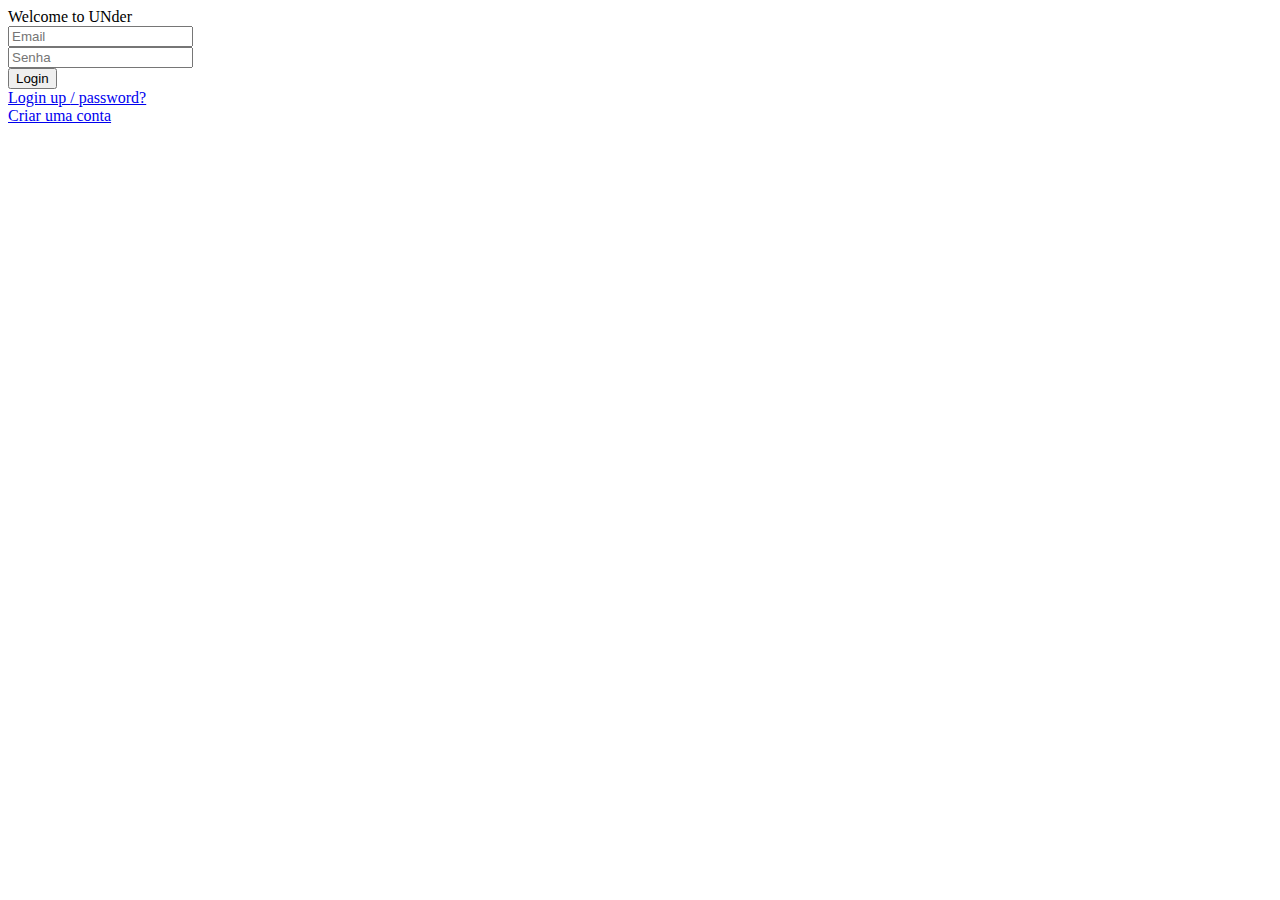
==== floyd/index.html @ 2e2c9815 "jjh" ====
<!DOCTYPE html>
<html lang="pt-br">
<head>
	<title>Login V1</title>
	<meta charset="UTF-8">
	<meta name="viewport" content="width=device-width, initial-scale=1">
<!--===============================================================================================-->	
	<link rel="icon" type="image/png" href=""/>
<!--===============================================================================================-->
	<link rel="stylesheet" type="text/css" href="vendor/bootstrap/css/bootstrap.min.css">
<!--===============================================================================================-->
	<link rel="stylesheet" type="text/css" href="fonts/font-awesome-4.7.0/css/font-awesome.min.css">
<!--===============================================================================================-->
	<link rel="stylesheet" type="text/css" href="vendor/animate/animate.css">
<!--===============================================================================================-->	
	<link rel="stylesheet" type="text/css" href="vendor/css-hamburgers/hamburgers.min.css">
<!--===============================================================================================-->
	<link rel="stylesheet" type="text/css" href="vendor/select2/select2.min.css">
<!--===============================================================================================-->
	<link rel="stylesheet" type="text/css" href="css/util.css">
	<link rel="stylesheet" type="text/css" href="css/main.css">
<!--===============================================================================================-->
</head>
<body background="LVtDUQX.png">
   
	<div class="limiter">
		<div class="container-login100">
			<div class="wrap-login100">
				<div class="login100-pic js-tilt" data-tilt>
				</div>
              
				<form class="login100-form validate-form">
					<span class="login100-form-title">
						Welcome to UNder
					</span>
                
					<div class="wrap-input100 validate-input" data-validate = "Email valido é solicitado: ex@abc.xyz">
						<input class="input100" type="text" name="email" placeholder="Email">
						<span class="focus-input100"></span>
						<span class="symbol-input100">
						<i class="fa fa-envelope" aria-hidden="true"></i>
						</span>
					</div>
					<div class="wrap-input100 validate-input" data-validate = "Senha é solicitada">
						<input class="input100" type="password" name="pass" placeholder="Senha">
						<span class="focus-input100"></span>
						<span class="symbol-input100">
							<i class="fa fa-lock" aria-hidden="true"></i>
						</span>
					</div>
               
					<div class="container-login100-form-btn">
						<button class="login100-form-btn">
							Login
						</button>
					</div>

					<div class="text-center p-t-12">
						<a class="txt1" href="#">
							Login up
						</a>
						<a class="txt2" href="#">
							/
						</a>
						<a class="txt2" href="#">
							password?
						</a>
					</div>
                   
					<div class="text-center p-t-136">
						<a class="txt2" href="criar conta.html">
							Criar uma conta
							<i class="fa fa-long-arrow-right m-l-5" aria-hidden="true"></i>
                        
						</a>
                    
					</div>
			    	</form>
		      	</div>
		    </div>
	          </div>
	
	

	
<!--===============================================================================================-->	
	<script src="vendor/jquery/jquery-3.2.1.min.js"></script>
<!--===============================================================================================-->
	<script src="vendor/bootstrap/js/popper.js"></script>
	<script src="vendor/bootstrap/js/bootstrap.min.js"></script>
<!--===============================================================================================-->
	<script src="vendor/select2/select2.min.js"></script>
<!--===============================================================================================-->
	<script src="vendor/tilt/tilt.jquery.min.js"></script>
	<script >
		$('.js-tilt').tilt({
			scale: 1.1
		})
	</script>
<!--===============================================================================================-->
	<script src="js/main.js"></script>

</body>
</html>
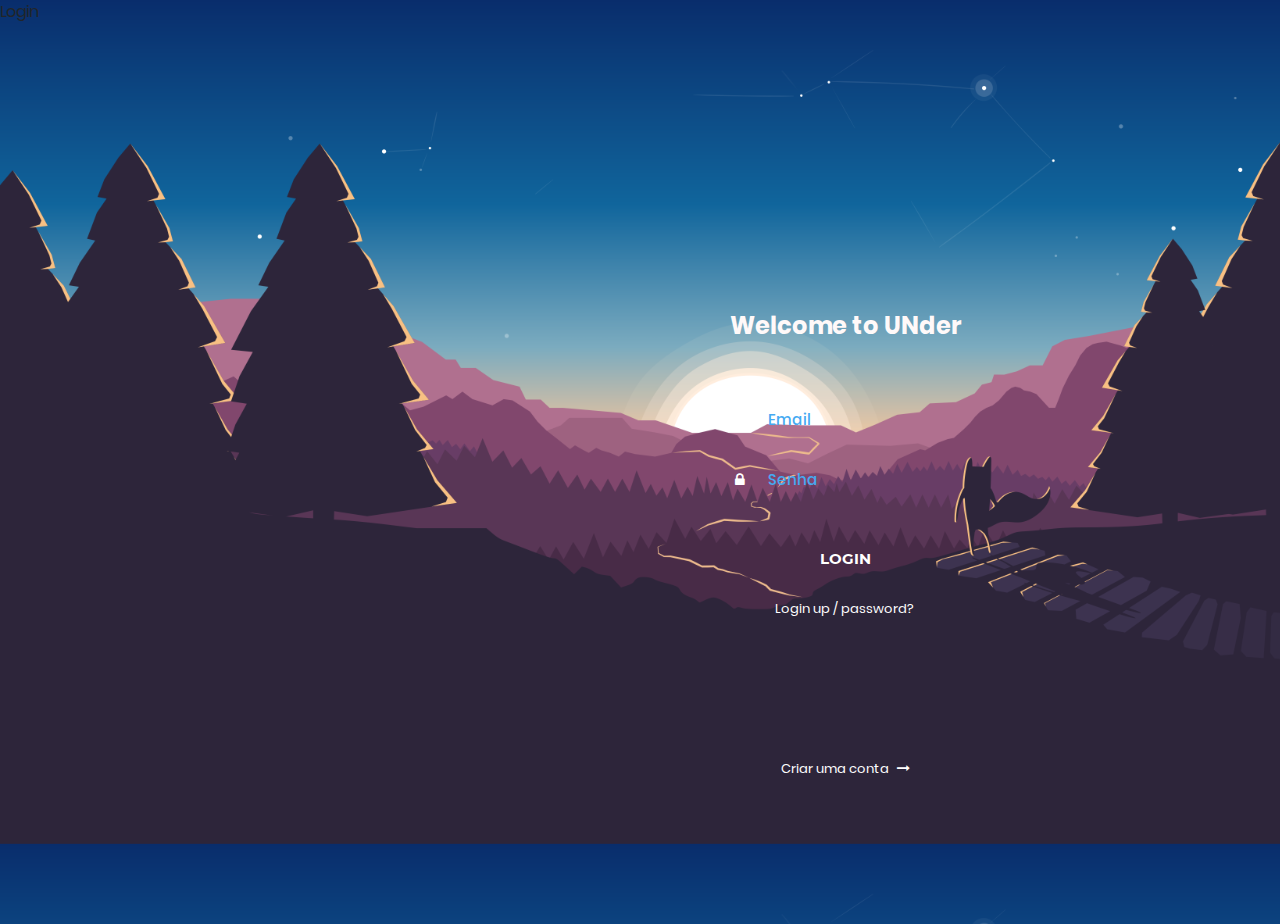
==== commit a4e9f879: "update names class" ====
--- a/floyd/index.html
+++ b/floyd/index.html
@@ -1,7 +1,7 @@
 				<!DOCTYPE html>
 <html lang="pt-br">
-<head>
-	<title>Login V1</title>
+Login
+	<title>Login</title>
 	<meta charset="UTF-8">
 	<meta name="viewport" content="width=device-width, initial-scale=1">
 <!--===============================================================================================-->	
--- a/floyd/vendor/css-hamburgers/hamburgers.min.css
+++ b/floyd/vendor/css-hamburgers/hamburgers.min.css
@@ -0,0 +1,7 @@
+/*!
+ * Hamburgers
+ * @description Tasty CSS-animated hamburgers
+ * @author Jonathan Suh @jonsuh
+ * @site https://jonsuh.com/hamburgers
+ * @link https://github.com/jonsuh/hamburgers
+ */.hamburger{font:inherit;display:inline-block;overflow:visible;margin:0;padding:15px;cursor:pointer;transition-timing-function:linear;transition-duration:.15s;transition-property:opacity,filter;text-transform:none;color:inherit;border:0;background-color:transparent}.hamburger:hover{opacity:.7}.hamburger-box{position:relative;display:inline-block;width:40px;height:24px}.hamburger-inner{top:50%;display:block;margin-top:-2px}.hamburger-inner,.hamburger-inner:after,.hamburger-inner:before{position:absolute;width:40px;height:4px;transition-timing-function:ease;transition-duration:.15s;transition-property:transform;border-radius:4px;background-color:#000}.hamburger-inner:after,.hamburger-inner:before{display:block;content:''}.hamburger-inner:before{top:-10px}.hamburger-inner:after{bottom:-10px}.hamburger--3dx .hamburger-box{perspective:80px}.hamburger--3dx .hamburger-inner{transition:transform .2s cubic-bezier(.645,.045,.355,1),background-color 0s cubic-bezier(.645,.045,.355,1) .1s}.hamburger--3dx .hamburger-inner:after,.hamburger--3dx .hamburger-inner:before{transition:transform 0s cubic-bezier(.645,.045,.355,1) .1s}.hamburger--3dx.is-active .hamburger-inner{transform:rotateY(180deg);background-color:transparent}.hamburger--3dx.is-active .hamburger-inner:before{transform:translate3d(0,10px,0) rotate(45deg)}.hamburger--3dx.is-active .hamburger-inner:after{transform:translate3d(0,-10px,0) rotate(-45deg)}.hamburger--3dx-r .hamburger-box{perspective:80px}.hamburger--3dx-r .hamburger-inner{transition:transform .2s cubic-bezier(.645,.045,.355,1),background-color 0s cubic-bezier(.645,.045,.355,1) .1s}.hamburger--3dx-r .hamburger-inner:after,.hamburger--3dx-r .hamburger-inner:before{transition:transform 0s cubic-bezier(.645,.045,.355,1) .1s}.hamburger--3dx-r.is-active .hamburger-inner{transform:rotateY(-180deg);background-color:transparent}.hamburger--3dx-r.is-active .hamburger-inner:before{transform:translate3d(0,10px,0) rotate(45deg)}.hamburger--3dx-r.is-active .hamburger-inner:after{transform:translate3d(0,-10px,0) rotate(-45deg)}.hamburger--3dy .hamburger-box{perspective:80px}.hamburger--3dy .hamburger-inner{transition:transform .2s cubic-bezier(.645,.045,.355,1),background-color 0s cubic-bezier(.645,.045,.355,1) .1s}.hamburger--3dy .hamburger-inner:after,.hamburger--3dy .hamburger-inner:before{transition:transform 0s cubic-bezier(.645,.045,.355,1) .1s}.hamburger--3dy.is-active .hamburger-inner{transform:rotateX(-180deg);background-color:transparent}.hamburger--3dy.is-active .hamburger-inner:before{transform:translate3d(0,10px,0) rotate(45deg)}.hamburger--3dy.is-active .hamburger-inner:after{transform:translate3d(0,-10px,0) rotate(-45deg)}.hamburger--3dy-r .hamburger-box{perspective:80px}.hamburger--3dy-r .hamburger-inner{transition:transform .2s cubic-bezier(.645,.045,.355,1),background-color 0s cubic-bezier(.645,.045,.355,1) .1s}.hamburger--3dy-r .hamburger-inner:after,.hamburger--3dy-r .hamburger-inner:before{transition:transform 0s cubic-bezier(.645,.045,.355,1) .1s}.hamburger--3dy-r.is-active .hamburger-inner{transform:rotateX(180deg);background-color:transparent}.hamburger--3dy-r.is-active .hamburger-inner:before{transform:translate3d(0,10px,0) rotate(45deg)}.hamburger--3dy-r.is-active .hamburger-inner:after{transform:translate3d(0,-10px,0) rotate(-45deg)}.hamburger--arrow.is-active .hamburger-inner:before{transform:translate3d(-8px,0,0) rotate(-45deg) scaleX(.7)}.hamburger--arrow.is-active .hamburger-inner:after{transform:translate3d(-8px,0,0) rotate(45deg) scaleX(.7)}.hamburger--arrow-r.is-active .hamburger-inner:before{transform:translate3d(8px,0,0) rotate(45deg) scaleX(.7)}.hamburger--arrow-r.is-active .hamburger-inner:after{transform:translate3d(8px,0,0) rotate(-45deg) scaleX(.7)}.hamburger--arrowalt .hamburger-inner:before{transition:top .1s ease .15s,transform .15s cubic-bezier(.165,.84,.44,1)}.hamburger--arrowalt .hamburger-inner:after{transition:bottom .1s ease .15s,transform .15s cubic-bezier(.165,.84,.44,1)}.hamburger--arrowalt.is-active .hamburger-inner:before{top:0;transition:top .1s ease,transform .15s cubic-bezier(.895,.03,.685,.22) .1s;transform:translate3d(-8px,-10px,0) rotate(-45deg) scaleX(.7)}.hamburger--arrowalt.is-active .hamburger-inner:after{bottom:0;transition:bottom .1s ease,transform .15s cubic-bezier(.895,.03,.685,.22) .1s;transform:translate3d(-8px,10px,0) rotate(45deg) scaleX(.7)}.hamburger--arrowalt-r .hamburger-inner:before{transition:top .1s ease .15s,transform .15s cubic-bezier(.165,.84,.44,1)}.hamburger--arrowalt-r .hamburger-inner:after{transition:bottom .1s ease .15s,transform .15s cubic-bezier(.165,.84,.44,1)}.hamburger--arrowalt-r.is-active .hamburger-inner:before{top:0;transition:top .1s ease,transform .15s cubic-bezier(.895,.03,.685,.22) .1s;transform:translate3d(8px,-10px,0) rotate(45deg) scaleX(.7)}.hamburger--arrowalt-r.is-active .hamburger-inner:after{bottom:0;transition:bottom .1s ease,transform .15s cubic-bezier(.895,.03,.685,.22) .1s;transform:translate3d(8px,10px,0) rotate(-45deg) scaleX(.7)}.hamburger--boring .hamburger-inner,.hamburger--boring .hamburger-inner:after,.hamburger--boring .hamburger-inner:before{transition-property:none}.hamburger--boring.is-active .hamburger-inner{transform:rotate(45deg)}.hamburger--boring.is-active .hamburger-inner:before{top:0;opacity:0}.hamburger--boring.is-active .hamburger-inner:after{bottom:0;transform:rotate(-90deg)}.hamburger--collapse .hamburger-inner{top:auto;bottom:0;transition-delay:.15s;transition-timing-function:cubic-bezier(.55,.055,.675,.19);transition-duration:.15s}.hamburger--collapse .hamburger-inner:after{top:-20px;transition:top .3s cubic-bezier(.33333,.66667,.66667,1) .3s,opacity .1s linear}.hamburger--collapse .hamburger-inner:before{transition:top .12s cubic-bezier(.33333,.66667,.66667,1) .3s,transform .15s cubic-bezier(.55,.055,.675,.19)}.hamburger--collapse.is-active .hamburger-inner{transition-delay:.32s;transition-timing-function:cubic-bezier(.215,.61,.355,1);transform:translate3d(0,-10px,0) rotate(-45deg)}.hamburger--collapse.is-active .hamburger-inner:after{top:0;transition:top .3s cubic-bezier(.33333,0,.66667,.33333),opacity .1s linear .27s;opacity:0}.hamburger--collapse.is-active .hamburger-inner:before{top:0;transition:top .12s cubic-bezier(.33333,0,.66667,.33333) .18s,transform .15s cubic-bezier(.215,.61,.355,1) .42s;transform:rotate(-90deg)}.hamburger--collapse-r .hamburger-inner{top:auto;bottom:0;transition-delay:.15s;transition-timing-function:cubic-bezier(.55,.055,.675,.19);transition-duration:.15s}.hamburger--collapse-r .hamburger-inner:after{top:-20px;transition:top .3s cubic-bezier(.33333,.66667,.66667,1) .3s,opacity .1s linear}.hamburger--collapse-r .hamburger-inner:before{transition:top .12s cubic-bezier(.33333,.66667,.66667,1) .3s,transform .15s cubic-bezier(.55,.055,.675,.19)}.hamburger--collapse-r.is-active .hamburger-inner{transition-delay:.32s;transition-timing-function:cubic-bezier(.215,.61,.355,1);transform:translate3d(0,-10px,0) rotate(45deg)}.hamburger--collapse-r.is-active .hamburger-inner:after{top:0;transition:top .3s cubic-bezier(.33333,0,.66667,.33333),opacity .1s linear .27s;opacity:0}.hamburger--collapse-r.is-active .hamburger-inner:before{top:0;transition:top .12s cubic-bezier(.33333,0,.66667,.33333) .18s,transform .15s cubic-bezier(.215,.61,.355,1) .42s;transform:rotate(90deg)}.hamburger--elastic .hamburger-inner{top:2px;transition-timing-function:cubic-bezier(.68,-.55,.265,1.55);transition-duration:.4s}.hamburger--elastic .hamburger-inner:before{top:10px;transition:opacity .15s ease .4s}.hamburger--elastic .hamburger-inner:after{top:20px;transition:transform .4s cubic-bezier(.68,-.55,.265,1.55)}.hamburger--elastic.is-active .hamburger-inner{transition-delay:.1s;transform:translate3d(0,10px,0) rotate(135deg)}.hamburger--elastic.is-active .hamburger-inner:before{transition-delay:0s;opacity:0}.hamburger--elastic.is-active .hamburger-inner:after{transition-delay:.1s;transform:translate3d(0,-20px,0) rotate(-270deg)}.hamburger--elastic-r .hamburger-inner{top:2px;transition-timing-function:cubic-bezier(.68,-.55,.265,1.55);transition-duration:.4s}.hamburger--elastic-r .hamburger-inner:before{top:10px;transition:opacity .15s ease .4s}.hamburger--elastic-r .hamburger-inner:after{top:20px;transition:transform .4s cubic-bezier(.68,-.55,.265,1.55)}.hamburger--elastic-r.is-active .hamburger-inner{transition-delay:.1s;transform:translate3d(0,10px,0) rotate(-135deg)}.hamburger--elastic-r.is-active .hamburger-inner:before{transition-delay:0s;opacity:0}.hamburger--elastic-r.is-active .hamburger-inner:after{transition-delay:.1s;transform:translate3d(0,-20px,0) rotate(270deg)}.hamburger--emphatic{overflow:hidden}.hamburger--emphatic .hamburger-inner{transition:background-color .2s ease-in .25s}.hamburger--emphatic .hamburger-inner:before{left:0;transition:transform .2s cubic-bezier(.6,.04,.98,.335),top .05s linear .2s,left .2s ease-in .25s}.hamburger--emphatic .hamburger-inner:after{top:10px;right:0;transition:transform .2s cubic-bezier(.6,.04,.98,.335),top .05s linear .2s,right .2s ease-in .25s}.hamburger--emphatic.is-active .hamburger-inner{transition-delay:0s;transition-timing-function:ease-out;background-color:transparent}.hamburger--emphatic.is-active .hamburger-inner:before{top:-80px;left:-80px;transition:left .2s ease-out,top .05s linear .2s,transform .2s cubic-bezier(.075,.82,.165,1) .25s;transform:translate3d(80px,80px,0) rotate(45deg)}.hamburger--emphatic.is-active .hamburger-inner:after{top:-80px;right:-80px;transition:right .2s ease-out,top .05s linear .2s,transform .2s cubic-bezier(.075,.82,.165,1) .25s;transform:translate3d(-80px,80px,0) rotate(-45deg)}.hamburger--emphatic-r{overflow:hidden}.hamburger--emphatic-r .hamburger-inner{transition:background-color .2s ease-in .25s}.hamburger--emphatic-r .hamburger-inner:before{left:0;transition:transform .2s cubic-bezier(.6,.04,.98,.335),top .05s linear .2s,left .2s ease-in .25s}.hamburger--emphatic-r .hamburger-inner:after{top:10px;right:0;transition:transform .2s cubic-bezier(.6,.04,.98,.335),top .05s linear .2s,right .2s ease-in .25s}.hamburger--emphatic-r.is-active .hamburger-inner{transition-delay:0s;transition-timing-function:ease-out;background-color:transparent}.hamburger--emphatic-r.is-active .hamburger-inner:before{top:80px;left:-80px;transition:left .2s ease-out,top .05s linear .2s,transform .2s cubic-bezier(.075,.82,.165,1) .25s;transform:translate3d(80px,-80px,0) rotate(-45deg)}.hamburger--emphatic-r.is-active .hamburger-inner:after{top:80px;right:-80px;transition:right .2s ease-out,top .05s linear .2s,transform .2s cubic-bezier(.075,.82,.165,1) .25s;transform:translate3d(-80px,-80px,0) rotate(45deg)}.hamburger--slider .hamburger-inner{top:2px}.hamburger--slider .hamburger-inner:before{top:10px;transition-timing-function:ease;transition-duration:.2s;transition-property:transform,opacity}.hamburger--slider .hamburger-inner:after{top:20px}.hamburger--slider.is-active .hamburger-inner{transform:translate3d(0,10px,0) rotate(45deg)}.hamburger--slider.is-active .hamburger-inner:before{transform:rotate(-45deg) translate3d(-5.71429px,-6px,0);opacity:0}.hamburger--slider.is-active .hamburger-inner:after{transform:translate3d(0,-20px,0) rotate(-90deg)}.hamburger--slider-r .hamburger-inner{top:2px}.hamburger--slider-r .hamburger-inner:before{top:10px;transition-timing-function:ease;transition-duration:.2s;transition-property:transform,opacity}.hamburger--slider-r .hamburger-inner:after{top:20px}.hamburger--slider-r.is-active .hamburger-inner{transform:translate3d(0,10px,0) rotate(-45deg)}.hamburger--slider-r.is-active .hamburger-inner:before{transform:rotate(45deg) translate3d(5.71429px,-6px,0);opacity:0}.hamburger--slider-r.is-active .hamburger-inner:after{transform:translate3d(0,-20px,0) rotate(90deg)}.hamburger--spring .hamburger-inner{top:2px;transition:background-color 0s linear .15s}.hamburger--spring .hamburger-inner:before{top:10px;transition:top .12s cubic-bezier(.33333,.66667,.66667,1) .3s,transform .15s cubic-bezier(.55,.055,.675,.19)}.hamburger--spring .hamburger-inner:after{top:20px;transition:top .3s cubic-bezier(.33333,.66667,.66667,1) .3s,transform .15s cubic-bezier(.55,.055,.675,.19)}.hamburger--spring.is-active .hamburger-inner{transition-delay:.32s;background-color:transparent}.hamburger--spring.is-active .hamburger-inner:before{top:0;transition:top .12s cubic-bezier(.33333,0,.66667,.33333) .18s,transform .15s cubic-bezier(.215,.61,.355,1) .32s;transform:translate3d(0,10px,0) rotate(45deg)}.hamburger--spring.is-active .hamburger-inner:after{top:0;transition:top .3s cubic-bezier(.33333,0,.66667,.33333),transform .15s cubic-bezier(.215,.61,.355,1) .32s;transform:translate3d(0,10px,0) rotate(-45deg)}.hamburger--spring-r .hamburger-inner{top:auto;bottom:0;transition-delay:0s;transition-timing-function:cubic-bezier(.55,.055,.675,.19);transition-duration:.15s}.hamburger--spring-r .hamburger-inner:after{top:-20px;transition:top .3s cubic-bezier(.33333,.66667,.66667,1) .3s,opacity 0s linear}.hamburger--spring-r .hamburger-inner:before{transition:top .12s cubic-bezier(.33333,.66667,.66667,1) .3s,transform .15s cubic-bezier(.55,.055,.675,.19)}.hamburger--spring-r.is-active .hamburger-inner{transition-delay:.32s;transition-timing-function:cubic-bezier(.215,.61,.355,1);transform:translate3d(0,-10px,0) rotate(-45deg)}.hamburger--spring-r.is-active .hamburger-inner:after{top:0;transition:top .3s cubic-bezier(.33333,0,.66667,.33333),opacity 0s linear .32s;opacity:0}.hamburger--spring-r.is-active .hamburger-inner:before{top:0;transition:top .12s cubic-bezier(.33333,0,.66667,.33333) .18s,transform .15s cubic-bezier(.215,.61,.355,1) .32s;transform:rotate(90deg)}.hamburger--stand .hamburger-inner{transition:transform .1s cubic-bezier(.55,.055,.675,.19) .22s,background-color 0s linear .1s}.hamburger--stand .hamburger-inner:before{transition:top .1s ease-in .1s,transform .1s cubic-bezier(.55,.055,.675,.19) 0s}.hamburger--stand .hamburger-inner:after{transition:bottom .1s ease-in .1s,transform .1s cubic-bezier(.55,.055,.675,.19) 0s}.hamburger--stand.is-active .hamburger-inner{transition:transform .1s cubic-bezier(.215,.61,.355,1) 0s,background-color 0s linear .22s;transform:rotate(90deg);background-color:transparent}.hamburger--stand.is-active .hamburger-inner:before{top:0;transition:top .1s ease-out .12s,transform .1s cubic-bezier(.215,.61,.355,1) .22s;transform:rotate(-45deg)}.hamburger--stand.is-active .hamburger-inner:after{bottom:0;transition:bottom .1s ease-out .12s,transform .1s cubic-bezier(.215,.61,.355,1) .22s;transform:rotate(45deg)}.hamburger--stand-r .hamburger-inner{transition:transform .1s cubic-bezier(.55,.055,.675,.19) .22s,background-color 0s linear .1s}.hamburger--stand-r .hamburger-inner:before{transition:top .1s ease-in .1s,transform .1s cubic-bezier(.55,.055,.675,.19) 0s}.hamburger--stand-r .hamburger-inner:after{transition:bottom .1s ease-in .1s,transform .1s cubic-bezier(.55,.055,.675,.19) 0s}.hamburger--stand-r.is-active .hamburger-inner{transition:transform .1s cubic-bezier(.215,.61,.355,1) 0s,background-color 0s linear .22s;transform:rotate(-90deg);background-color:transparent}.hamburger--stand-r.is-active .hamburger-inner:before{top:0;transition:top .1s ease-out .12s,transform .1s cubic-bezier(.215,.61,.355,1) .22s;transform:rotate(-45deg)}.hamburger--stand-r.is-active .hamburger-inner:after{bottom:0;transition:bottom .1s ease-out .12s,transform .1s cubic-bezier(.215,.61,.355,1) .22s;transform:rotate(45deg)}.hamburger--spin .hamburger-inner{transition-timing-function:cubic-bezier(.55,.055,.675,.19);transition-duration:.3s}.hamburger--spin .hamburger-inner:before{transition:top .1s ease-in .34s,opacity .1s ease-in}.hamburger--spin .hamburger-inner:after{transition:bottom .1s ease-in .34s,transform .3s cubic-bezier(.55,.055,.675,.19)}.hamburger--spin.is-active .hamburger-inner{transition-delay:.14s;transition-timing-function:cubic-bezier(.215,.61,.355,1);transform:rotate(225deg)}.hamburger--spin.is-active .hamburger-inner:before{top:0;transition:top .1s ease-out,opacity .1s ease-out .14s;opacity:0}.hamburger--spin.is-active .hamburger-inner:after{bottom:0;transition:bottom .1s ease-out,transform .3s cubic-bezier(.215,.61,.355,1) .14s;transform:rotate(-90deg)}.hamburger--spin-r .hamburger-inner{transition-timing-function:cubic-bezier(.55,.055,.675,.19);transition-duration:.3s}.hamburger--spin-r .hamburger-inner:before{transition:top .1s ease-in .34s,opacity .1s ease-in}.hamburger--spin-r .hamburger-inner:after{transition:bottom .1s ease-in .34s,transform .3s cubic-bezier(.55,.055,.675,.19)}.hamburger--spin-r.is-active .hamburger-inner{transition-delay:.14s;transition-timing-function:cubic-bezier(.215,.61,.355,1);transform:rotate(-225deg)}.hamburger--spin-r.is-active .hamburger-inner:before{top:0;transition:top .1s ease-out,opacity .1s ease-out .14s;opacity:0}.hamburger--spin-r.is-active .hamburger-inner:after{bottom:0;transition:bottom .1s ease-out,transform .3s cubic-bezier(.215,.61,.355,1) .14s;transform:rotate(90deg)}.hamburger--squeeze .hamburger-inner{transition-timing-function:cubic-bezier(.55,.055,.675,.19);transition-duration:.1s}.hamburger--squeeze .hamburger-inner:before{transition:top .1s ease .14s,opacity .1s ease}.hamburger--squeeze .hamburger-inner:after{transition:bottom .1s ease .14s,transform .1s cubic-bezier(.55,.055,.675,.19)}.hamburger--squeeze.is-active .hamburger-inner{transition-delay:.14s;transition-timing-function:cubic-bezier(.215,.61,.355,1);transform:rotate(45deg)}.hamburger--squeeze.is-active .hamburger-inner:before{top:0;transition:top .1s ease,opacity .1s ease .14s;opacity:0}.hamburger--squeeze.is-active .hamburger-inner:after{bottom:0;transition:bottom .1s ease,transform .1s cubic-bezier(.215,.61,.355,1) .14s;transform:rotate(-90deg)}.hamburger--vortex .hamburger-inner{transition-timing-function:cubic-bezier(.19,1,.22,1);transition-duration:.3s}.hamburger--vortex .hamburger-inner:after,.hamburger--vortex .hamburger-inner:before{transition-delay:.1s;transition-timing-function:linear;transition-duration:0s}.hamburger--vortex .hamburger-inner:before{transition-property:top,opacity}.hamburger--vortex .hamburger-inner:after{transition-property:bottom,transform}.hamburger--vortex.is-active .hamburger-inner{transition-timing-function:cubic-bezier(.19,1,.22,1);transform:rotate(765deg)}.hamburger--vortex.is-active .hamburger-inner:after,.hamburger--vortex.is-active .hamburger-inner:before{transition-delay:0s}.hamburger--vortex.is-active .hamburger-inner:before{top:0;opacity:0}.hamburger--vortex.is-active .hamburger-inner:after{bottom:0;transform:rotate(90deg)}.hamburger--vortex-r .hamburger-inner{transition-timing-function:cubic-bezier(.19,1,.22,1);transition-duration:.3s}.hamburger--vortex-r .hamburger-inner:after,.hamburger--vortex-r .hamburger-inner:before{transition-delay:.1s;transition-timing-function:linear;transition-duration:0s}.hamburger--vortex-r .hamburger-inner:before{transition-property:top,opacity}.hamburger--vortex-r .hamburger-inner:after{transition-property:bottom,transform}.hamburger--vortex-r.is-active .hamburger-inner{transition-timing-function:cubic-bezier(.19,1,.22,1);transform:rotate(-765deg)}.hamburger--vortex-r.is-active .hamburger-inner:after,.hamburger--vortex-r.is-active .hamburger-inner:before{transition-delay:0s}.hamburger--vortex-r.is-active .hamburger-inner:before{top:0;opacity:0}.hamburger--vortex-r.is-active .hamburger-inner:after{bottom:0;transform:rotate(-90deg)}--- a/floyd/css/util.css
+++ b/floyd/css/util.css
@@ -0,0 +1,2993 @@
+/*[ FONT SIZE ]
+///////////////////////////////////////////////////////////
+*/
+.fs-1 {font-size: 1px;}
+.fs-2 {font-size: 2px;}
+.fs-3 {font-size: 3px;}
+.fs-4 {font-size: 4px;}
+.fs-5 {font-size: 5px;}
+.fs-6 {font-size: 6px;}
+.fs-7 {font-size: 7px;}
+.fs-8 {font-size: 8px;}
+.fs-9 {font-size: 9px;}
+.fs-10 {font-size: 10px;}
+.fs-11 {font-size: 11px;}
+.fs-12 {font-size: 12px;}
+.fs-13 {font-size: 13px;}
+.fs-14 {font-size: 14px;}
+.fs-15 {font-size: 15px;}
+.fs-16 {font-size: 16px;}
+.fs-17 {font-size: 17px;}
+.fs-18 {font-size: 18px;}
+.fs-19 {font-size: 19px;}
+.fs-20 {font-size: 20px;}
+.fs-21 {font-size: 21px;}
+.fs-22 {font-size: 22px;}
+.fs-23 {font-size: 23px;}
+.fs-24 {font-size: 24px;}
+.fs-25 {font-size: 25px;}
+.fs-26 {font-size: 26px;}
+.fs-27 {font-size: 27px;}
+.fs-28 {font-size: 28px;}
+.fs-29 {font-size: 29px;}
+.fs-30 {font-size: 30px;}
+.fs-31 {font-size: 31px;}
+.fs-32 {font-size: 32px;}
+.fs-33 {font-size: 33px;}
+.fs-34 {font-size: 34px;}
+.fs-35 {font-size: 35px;}
+.fs-36 {font-size: 36px;}
+.fs-37 {font-size: 37px;}
+.fs-38 {font-size: 38px;}
+.fs-39 {font-size: 39px;}
+.fs-40 {font-size: 40px;}
+.fs-41 {font-size: 41px;}
+.fs-42 {font-size: 42px;}
+.fs-43 {font-size: 43px;}
+.fs-44 {font-size: 44px;}
+.fs-45 {font-size: 45px;}
+.fs-46 {font-size: 46px;}
+.fs-47 {font-size: 47px;}
+.fs-48 {font-size: 48px;}
+.fs-49 {font-size: 49px;}
+.fs-50 {font-size: 50px;}
+.fs-51 {font-size: 51px;}
+.fs-52 {font-size: 52px;}
+.fs-53 {font-size: 53px;}
+.fs-54 {font-size: 54px;}
+.fs-55 {font-size: 55px;}
+.fs-56 {font-size: 56px;}
+.fs-57 {font-size: 57px;}
+.fs-58 {font-size: 58px;}
+.fs-59 {font-size: 59px;}
+.fs-60 {font-size: 60px;}
+.fs-61 {font-size: 61px;}
+.fs-62 {font-size: 62px;}
+.fs-63 {font-size: 63px;}
+.fs-64 {font-size: 64px;}
+.fs-65 {font-size: 65px;}
+.fs-66 {font-size: 66px;}
+.fs-67 {font-size: 67px;}
+.fs-68 {font-size: 68px;}
+.fs-69 {font-size: 69px;}
+.fs-70 {font-size: 70px;}
+.fs-71 {font-size: 71px;}
+.fs-72 {font-size: 72px;}
+.fs-73 {font-size: 73px;}
+.fs-74 {font-size: 74px;}
+.fs-75 {font-size: 75px;}
+.fs-76 {font-size: 76px;}
+.fs-77 {font-size: 77px;}
+.fs-78 {font-size: 78px;}
+.fs-79 {font-size: 79px;}
+.fs-80 {font-size: 80px;}
+.fs-81 {font-size: 81px;}
+.fs-82 {font-size: 82px;}
+.fs-83 {font-size: 83px;}
+.fs-84 {font-size: 84px;}
+.fs-85 {font-size: 85px;}
+.fs-86 {font-size: 86px;}
+.fs-87 {font-size: 87px;}
+.fs-88 {font-size: 88px;}
+.fs-89 {font-size: 89px;}
+.fs-90 {font-size: 90px;}
+.fs-91 {font-size: 91px;}
+.fs-92 {font-size: 92px;}
+.fs-93 {font-size: 93px;}
+.fs-94 {font-size: 94px;}
+.fs-95 {font-size: 95px;}
+.fs-96 {font-size: 96px;}
+.fs-97 {font-size: 97px;}
+.fs-98 {font-size: 98px;}
+.fs-99 {font-size: 99px;}
+.fs-100 {font-size: 100px;}
+.fs-101 {font-size: 101px;}
+.fs-102 {font-size: 102px;}
+.fs-103 {font-size: 103px;}
+.fs-104 {font-size: 104px;}
+.fs-105 {font-size: 105px;}
+.fs-106 {font-size: 106px;}
+.fs-107 {font-size: 107px;}
+.fs-108 {font-size: 108px;}
+.fs-109 {font-size: 109px;}
+.fs-110 {font-size: 110px;}
+.fs-111 {font-size: 111px;}
+.fs-112 {font-size: 112px;}
+.fs-113 {font-size: 113px;}
+.fs-114 {font-size: 114px;}
+.fs-115 {font-size: 115px;}
+.fs-116 {font-size: 116px;}
+.fs-117 {font-size: 117px;}
+.fs-118 {font-size: 118px;}
+.fs-119 {font-size: 119px;}
+.fs-120 {font-size: 120px;}
+.fs-121 {font-size: 121px;}
+.fs-122 {font-size: 122px;}
+.fs-123 {font-size: 123px;}
+.fs-124 {font-size: 124px;}
+.fs-125 {font-size: 125px;}
+.fs-126 {font-size: 126px;}
+.fs-127 {font-size: 127px;}
+.fs-128 {font-size: 128px;}
+.fs-129 {font-size: 129px;}
+.fs-130 {font-size: 130px;}
+.fs-131 {font-size: 131px;}
+.fs-132 {font-size: 132px;}
+.fs-133 {font-size: 133px;}
+.fs-134 {font-size: 134px;}
+.fs-135 {font-size: 135px;}
+.fs-136 {font-size: 136px;}
+.fs-137 {font-size: 137px;}
+.fs-138 {font-size: 138px;}
+.fs-139 {font-size: 139px;}
+.fs-140 {font-size: 140px;}
+.fs-141 {font-size: 141px;}
+.fs-142 {font-size: 142px;}
+.fs-143 {font-size: 143px;}
+.fs-144 {font-size: 144px;}
+.fs-145 {font-size: 145px;}
+.fs-146 {font-size: 146px;}
+.fs-147 {font-size: 147px;}
+.fs-148 {font-size: 148px;}
+.fs-149 {font-size: 149px;}
+.fs-150 {font-size: 150px;}
+.fs-151 {font-size: 151px;}
+.fs-152 {font-size: 152px;}
+.fs-153 {font-size: 153px;}
+.fs-154 {font-size: 154px;}
+.fs-155 {font-size: 155px;}
+.fs-156 {font-size: 156px;}
+.fs-157 {font-size: 157px;}
+.fs-158 {font-size: 158px;}
+.fs-159 {font-size: 159px;}
+.fs-160 {font-size: 160px;}
+.fs-161 {font-size: 161px;}
+.fs-162 {font-size: 162px;}
+.fs-163 {font-size: 163px;}
+.fs-164 {font-size: 164px;}
+.fs-165 {font-size: 165px;}
+.fs-166 {font-size: 166px;}
+.fs-167 {font-size: 167px;}
+.fs-168 {font-size: 168px;}
+.fs-169 {font-size: 169px;}
+.fs-170 {font-size: 170px;}
+.fs-171 {font-size: 171px;}
+.fs-172 {font-size: 172px;}
+.fs-173 {font-size: 173px;}
+.fs-174 {font-size: 174px;}
+.fs-175 {font-size: 175px;}
+.fs-176 {font-size: 176px;}
+.fs-177 {font-size: 177px;}
+.fs-178 {font-size: 178px;}
+.fs-179 {font-size: 179px;}
+.fs-180 {font-size: 180px;}
+.fs-181 {font-size: 181px;}
+.fs-182 {font-size: 182px;}
+.fs-183 {font-size: 183px;}
+.fs-184 {font-size: 184px;}
+.fs-185 {font-size: 185px;}
+.fs-186 {font-size: 186px;}
+.fs-187 {font-size: 187px;}
+.fs-188 {font-size: 188px;}
+.fs-189 {font-size: 189px;}
+.fs-190 {font-size: 190px;}
+.fs-191 {font-size: 191px;}
+.fs-192 {font-size: 192px;}
+.fs-193 {font-size: 193px;}
+.fs-194 {font-size: 194px;}
+.fs-195 {font-size: 195px;}
+.fs-196 {font-size: 196px;}
+.fs-197 {font-size: 197px;}
+.fs-198 {font-size: 198px;}
+.fs-199 {font-size: 199px;}
+.fs-200 {font-size: 200px;}
+
+/*[ PADDING ]
+///////////////////////////////////////////////////////////
+*/
+.p-t-0 {padding-top: 0px;}
+.p-t-1 {padding-top: 1px;}
+.p-t-2 {padding-top: 2px;}
+.p-t-3 {padding-top: 3px;}
+.p-t-4 {padding-top: 4px;}
+.p-t-5 {padding-top: 5px;}
+.p-t-6 {padding-top: 6px;}
+.p-t-7 {padding-top: 7px;}
+.p-t-8 {padding-top: 8px;}
+.p-t-9 {padding-top: 9px;}
+.p-t-10 {padding-top: 10px;}
+.p-t-11 {padding-top: 11px;}
+.p-t-12 {padding-top: 12px;}
+.p-t-13 {padding-top: 13px;}
+.p-t-14 {padding-top: 14px;}
+.p-t-15 {padding-top: 15px;}
+.p-t-16 {padding-top: 16px;}
+.p-t-17 {padding-top: 17px;}
+.p-t-18 {padding-top: 18px;}
+.p-t-19 {padding-top: 19px;}
+.p-t-20 {padding-top: 20px;}
+.p-t-21 {padding-top: 21px;}
+.p-t-22 {padding-top: 22px;}
+.p-t-23 {padding-top: 23px;}
+.p-t-24 {padding-top: 24px;}
+.p-t-25 {padding-top: 25px;}
+.p-t-26 {padding-top: 26px;}
+.p-t-27 {padding-top: 27px;}
+.p-t-28 {padding-top: 28px;}
+.p-t-29 {padding-top: 29px;}
+.p-t-30 {padding-top: 30px;}
+.p-t-31 {padding-top: 31px;}
+.p-t-32 {padding-top: 32px;}
+.p-t-33 {padding-top: 33px;}
+.p-t-34 {padding-top: 34px;}
+.p-t-35 {padding-top: 35px;}
+.p-t-36 {padding-top: 36px;}
+.p-t-37 {padding-top: 37px;}
+.p-t-38 {padding-top: 38px;}
+.p-t-39 {padding-top: 39px;}
+.p-t-40 {padding-top: 40px;}
+.p-t-41 {padding-top: 41px;}
+.p-t-42 {padding-top: 42px;}
+.p-t-43 {padding-top: 43px;}
+.p-t-44 {padding-top: 44px;}
+.p-t-45 {padding-top: 45px;}
+.p-t-46 {padding-top: 46px;}
+.p-t-47 {padding-top: 47px;}
+.p-t-48 {padding-top: 48px;}
+.p-t-49 {padding-top: 49px;}
+.p-t-50 {padding-top: 50px;}
+.p-t-51 {padding-top: 51px;}
+.p-t-52 {padding-top: 52px;}
+.p-t-53 {padding-top: 53px;}
+.p-t-54 {padding-top: 54px;}
+.p-t-55 {padding-top: 55px;}
+.p-t-56 {padding-top: 56px;}
+.p-t-57 {padding-top: 57px;}
+.p-t-58 {padding-top: 58px;}
+.p-t-59 {padding-top: 59px;}
+.p-t-60 {padding-top: 60px;}
+.p-t-61 {padding-top: 61px;}
+.p-t-62 {padding-top: 62px;}
+.p-t-63 {padding-top: 63px;}
+.p-t-64 {padding-top: 64px;}
+.p-t-65 {padding-top: 65px;}
+.p-t-66 {padding-top: 66px;}
+.p-t-67 {padding-top: 67px;}
+.p-t-68 {padding-top: 68px;}
+.p-t-69 {padding-top: 69px;}
+.p-t-70 {padding-top: 70px;}
+.p-t-71 {padding-top: 71px;}
+.p-t-72 {padding-top: 72px;}
+.p-t-73 {padding-top: 73px;}
+.p-t-74 {padding-top: 74px;}
+.p-t-75 {padding-top: 75px;}
+.p-t-76 {padding-top: 76px;}
+.p-t-77 {padding-top: 77px;}
+.p-t-78 {padding-top: 78px;}
+.p-t-79 {padding-top: 79px;}
+.p-t-80 {padding-top: 80px;}
+.p-t-81 {padding-top: 81px;}
+.p-t-82 {padding-top: 82px;}
+.p-t-83 {padding-top: 83px;}
+.p-t-84 {padding-top: 84px;}
+.p-t-85 {padding-top: 85px;}
+.p-t-86 {padding-top: 86px;}
+.p-t-87 {padding-top: 87px;}
+.p-t-88 {padding-top: 88px;}
+.p-t-89 {padding-top: 89px;}
+.p-t-90 {padding-top: 90px;}
+.p-t-91 {padding-top: 91px;}
+.p-t-92 {padding-top: 92px;}
+.p-t-93 {padding-top: 93px;}
+.p-t-94 {padding-top: 94px;}
+.p-t-95 {padding-top: 95px;}
+.p-t-96 {padding-top: 96px;}
+.p-t-97 {padding-top: 97px;}
+.p-t-98 {padding-top: 98px;}
+.p-t-99 {padding-top: 99px;}
+.p-t-100 {padding-top: 100px;}
+.p-t-101 {padding-top: 101px;}
+.p-t-102 {padding-top: 102px;}
+.p-t-103 {padding-top: 103px;}
+.p-t-104 {padding-top: 104px;}
+.p-t-105 {padding-top: 105px;}
+.p-t-106 {padding-top: 106px;}
+.p-t-107 {padding-top: 107px;}
+.p-t-108 {padding-top: 108px;}
+.p-t-109 {padding-top: 109px;}
+.p-t-110 {padding-top: 110px;}
+.p-t-111 {padding-top: 111px;}
+.p-t-112 {padding-top: 112px;}
+.p-t-113 {padding-top: 113px;}
+.p-t-114 {padding-top: 114px;}
+.p-t-115 {padding-top: 115px;}
+.p-t-116 {padding-top: 116px;}
+.p-t-117 {padding-top: 117px;}
+.p-t-118 {padding-top: 118px;}
+.p-t-119 {padding-top: 119px;}
+.p-t-120 {padding-top: 120px;}
+.p-t-121 {padding-top: 121px;}
+.p-t-122 {padding-top: 122px;}
+.p-t-123 {padding-top: 123px;}
+.p-t-124 {padding-top: 124px;}
+.p-t-125 {padding-top: 125px;}
+.p-t-126 {padding-top: 126px;}
+.p-t-127 {padding-top: 127px;}
+.p-t-128 {padding-top: 128px;}
+.p-t-129 {padding-top: 129px;}
+.p-t-130 {padding-top: 130px;}
+.p-t-131 {padding-top: 131px;}
+.p-t-132 {padding-top: 132px;}
+.p-t-133 {padding-top: 133px;}
+.p-t-134 {padding-top: 134px;}
+.p-t-135 {padding-top: 135px;}
+.p-t-136 {padding-top: 136px;}
+.p-t-137 {padding-top: 137px;}
+.p-t-138 {padding-top: 138px;}
+.p-t-139 {padding-top: 139px;}
+.p-t-140 {padding-top: 140px;}
+.p-t-141 {padding-top: 141px;}
+.p-t-142 {padding-top: 142px;}
+.p-t-143 {padding-top: 143px;}
+.p-t-144 {padding-top: 144px;}
+.p-t-145 {padding-top: 145px;}
+.p-t-146 {padding-top: 146px;}
+.p-t-147 {padding-top: 147px;}
+.p-t-148 {padding-top: 148px;}
+.p-t-149 {padding-top: 149px;}
+.p-t-150 {padding-top: 150px;}
+.p-t-151 {padding-top: 151px;}
+.p-t-152 {padding-top: 152px;}
+.p-t-153 {padding-top: 153px;}
+.p-t-154 {padding-top: 154px;}
+.p-t-155 {padding-top: 155px;}
+.p-t-156 {padding-top: 156px;}
+.p-t-157 {padding-top: 157px;}
+.p-t-158 {padding-top: 158px;}
+.p-t-159 {padding-top: 159px;}
+.p-t-160 {padding-top: 160px;}
+.p-t-161 {padding-top: 161px;}
+.p-t-162 {padding-top: 162px;}
+.p-t-163 {padding-top: 163px;}
+.p-t-164 {padding-top: 164px;}
+.p-t-165 {padding-top: 165px;}
+.p-t-166 {padding-top: 166px;}
+.p-t-167 {padding-top: 167px;}
+.p-t-168 {padding-top: 168px;}
+.p-t-169 {padding-top: 169px;}
+.p-t-170 {padding-top: 170px;}
+.p-t-171 {padding-top: 171px;}
+.p-t-172 {padding-top: 172px;}
+.p-t-173 {padding-top: 173px;}
+.p-t-174 {padding-top: 174px;}
+.p-t-175 {padding-top: 175px;}
+.p-t-176 {padding-top: 176px;}
+.p-t-177 {padding-top: 177px;}
+.p-t-178 {padding-top: 178px;}
+.p-t-179 {padding-top: 179px;}
+.p-t-180 {padding-top: 180px;}
+.p-t-181 {padding-top: 181px;}
+.p-t-182 {padding-top: 182px;}
+.p-t-183 {padding-top: 183px;}
+.p-t-184 {padding-top: 184px;}
+.p-t-185 {padding-top: 185px;}
+.p-t-186 {padding-top: 186px;}
+.p-t-187 {padding-top: 187px;}
+.p-t-188 {padding-top: 188px;}
+.p-t-189 {padding-top: 189px;}
+.p-t-190 {padding-top: 190px;}
+.p-t-191 {padding-top: 191px;}
+.p-t-192 {padding-top: 192px;}
+.p-t-193 {padding-top: 193px;}
+.p-t-194 {padding-top: 194px;}
+.p-t-195 {padding-top: 195px;}
+.p-t-196 {padding-top: 196px;}
+.p-t-197 {padding-top: 197px;}
+.p-t-198 {padding-top: 198px;}
+.p-t-199 {padding-top: 199px;}
+.p-t-200 {padding-top: 200px;}
+.p-t-201 {padding-top: 201px;}
+.p-t-202 {padding-top: 202px;}
+.p-t-203 {padding-top: 203px;}
+.p-t-204 {padding-top: 204px;}
+.p-t-205 {padding-top: 205px;}
+.p-t-206 {padding-top: 206px;}
+.p-t-207 {padding-top: 207px;}
+.p-t-208 {padding-top: 208px;}
+.p-t-209 {padding-top: 209px;}
+.p-t-210 {padding-top: 210px;}
+.p-t-211 {padding-top: 211px;}
+.p-t-212 {padding-top: 212px;}
+.p-t-213 {padding-top: 213px;}
+.p-t-214 {padding-top: 214px;}
+.p-t-215 {padding-top: 215px;}
+.p-t-216 {padding-top: 216px;}
+.p-t-217 {padding-top: 217px;}
+.p-t-218 {padding-top: 218px;}
+.p-t-219 {padding-top: 219px;}
+.p-t-220 {padding-top: 220px;}
+.p-t-221 {padding-top: 221px;}
+.p-t-222 {padding-top: 222px;}
+.p-t-223 {padding-top: 223px;}
+.p-t-224 {padding-top: 224px;}
+.p-t-225 {padding-top: 225px;}
+.p-t-226 {padding-top: 226px;}
+.p-t-227 {padding-top: 227px;}
+.p-t-228 {padding-top: 228px;}
+.p-t-229 {padding-top: 229px;}
+.p-t-230 {padding-top: 230px;}
+.p-t-231 {padding-top: 231px;}
+.p-t-232 {padding-top: 232px;}
+.p-t-233 {padding-top: 233px;}
+.p-t-234 {padding-top: 234px;}
+.p-t-235 {padding-top: 235px;}
+.p-t-236 {padding-top: 236px;}
+.p-t-237 {padding-top: 237px;}
+.p-t-238 {padding-top: 238px;}
+.p-t-239 {padding-top: 239px;}
+.p-t-240 {padding-top: 240px;}
+.p-t-241 {padding-top: 241px;}
+.p-t-242 {padding-top: 242px;}
+.p-t-243 {padding-top: 243px;}
+.p-t-244 {padding-top: 244px;}
+.p-t-245 {padding-top: 245px;}
+.p-t-246 {padding-top: 246px;}
+.p-t-247 {padding-top: 247px;}
+.p-t-248 {padding-top: 248px;}
+.p-t-249 {padding-top: 249px;}
+.p-t-250 {padding-top: 250px;}
+.p-b-0 {padding-bottom: 0px;}
+.p-b-1 {padding-bottom: 1px;}
+.p-b-2 {padding-bottom: 2px;}
+.p-b-3 {padding-bottom: 3px;}
+.p-b-4 {padding-bottom: 4px;}
+.p-b-5 {padding-bottom: 5px;}
+.p-b-6 {padding-bottom: 6px;}
+.p-b-7 {padding-bottom: 7px;}
+.p-b-8 {padding-bottom: 8px;}
+.p-b-9 {padding-bottom: 9px;}
+.p-b-10 {padding-bottom: 10px;}
+.p-b-11 {padding-bottom: 11px;}
+.p-b-12 {padding-bottom: 12px;}
+.p-b-13 {padding-bottom: 13px;}
+.p-b-14 {padding-bottom: 14px;}
+.p-b-15 {padding-bottom: 15px;}
+.p-b-16 {padding-bottom: 16px;}
+.p-b-17 {padding-bottom: 17px;}
+.p-b-18 {padding-bottom: 18px;}
+.p-b-19 {padding-bottom: 19px;}
+.p-b-20 {padding-bottom: 20px;}
+.p-b-21 {padding-bottom: 21px;}
+.p-b-22 {padding-bottom: 22px;}
+.p-b-23 {padding-bottom: 23px;}
+.p-b-24 {padding-bottom: 24px;}
+.p-b-25 {padding-bottom: 25px;}
+.p-b-26 {padding-bottom: 26px;}
+.p-b-27 {padding-bottom: 27px;}
+.p-b-28 {padding-bottom: 28px;}
+.p-b-29 {padding-bottom: 29px;}
+.p-b-30 {padding-bottom: 30px;}
+.p-b-31 {padding-bottom: 31px;}
+.p-b-32 {padding-bottom: 32px;}
+.p-b-33 {padding-bottom: 33px;}
+.p-b-34 {padding-bottom: 34px;}
+.p-b-35 {padding-bottom: 35px;}
+.p-b-36 {padding-bottom: 36px;}
+.p-b-37 {padding-bottom: 37px;}
+.p-b-38 {padding-bottom: 38px;}
+.p-b-39 {padding-bottom: 39px;}
+.p-b-40 {padding-bottom: 40px;}
+.p-b-41 {padding-bottom: 41px;}
+.p-b-42 {padding-bottom: 42px;}
+.p-b-43 {padding-bottom: 43px;}
+.p-b-44 {padding-bottom: 44px;}
+.p-b-45 {padding-bottom: 45px;}
+.p-b-46 {padding-bottom: 46px;}
+.p-b-47 {padding-bottom: 47px;}
+.p-b-48 {padding-bottom: 48px;}
+.p-b-49 {padding-bottom: 49px;}
+.p-b-50 {padding-bottom: 50px;}
+.p-b-51 {padding-bottom: 51px;}
+.p-b-52 {padding-bottom: 52px;}
+.p-b-53 {padding-bottom: 53px;}
+.p-b-54 {padding-bottom: 54px;}
+.p-b-55 {padding-bottom: 55px;}
+.p-b-56 {padding-bottom: 56px;}
+.p-b-57 {padding-bottom: 57px;}
+.p-b-58 {padding-bottom: 58px;}
+.p-b-59 {padding-bottom: 59px;}
+.p-b-60 {padding-bottom: 60px;}
+.p-b-61 {padding-bottom: 61px;}
+.p-b-62 {padding-bottom: 62px;}
+.p-b-63 {padding-bottom: 63px;}
+.p-b-64 {padding-bottom: 64px;}
+.p-b-65 {padding-bottom: 65px;}
+.p-b-66 {padding-bottom: 66px;}
+.p-b-67 {padding-bottom: 67px;}
+.p-b-68 {padding-bottom: 68px;}
+.p-b-69 {padding-bottom: 69px;}
+.p-b-70 {padding-bottom: 70px;}
+.p-b-71 {padding-bottom: 71px;}
+.p-b-72 {padding-bottom: 72px;}
+.p-b-73 {padding-bottom: 73px;}
+.p-b-74 {padding-bottom: 74px;}
+.p-b-75 {padding-bottom: 75px;}
+.p-b-76 {padding-bottom: 76px;}
+.p-b-77 {padding-bottom: 77px;}
+.p-b-78 {padding-bottom: 78px;}
+.p-b-79 {padding-bottom: 79px;}
+.p-b-80 {padding-bottom: 80px;}
+.p-b-81 {padding-bottom: 81px;}
+.p-b-82 {padding-bottom: 82px;}
+.p-b-83 {padding-bottom: 83px;}
+.p-b-84 {padding-bottom: 84px;}
+.p-b-85 {padding-bottom: 85px;}
+.p-b-86 {padding-bottom: 86px;}
+.p-b-87 {padding-bottom: 87px;}
+.p-b-88 {padding-bottom: 88px;}
+.p-b-89 {padding-bottom: 89px;}
+.p-b-90 {padding-bottom: 90px;}
+.p-b-91 {padding-bottom: 91px;}
+.p-b-92 {padding-bottom: 92px;}
+.p-b-93 {padding-bottom: 93px;}
+.p-b-94 {padding-bottom: 94px;}
+.p-b-95 {padding-bottom: 95px;}
+.p-b-96 {padding-bottom: 96px;}
+.p-b-97 {padding-bottom: 97px;}
+.p-b-98 {padding-bottom: 98px;}
+.p-b-99 {padding-bottom: 99px;}
+.p-b-100 {padding-bottom: 100px;}
+.p-b-101 {padding-bottom: 101px;}
+.p-b-102 {padding-bottom: 102px;}
+.p-b-103 {padding-bottom: 103px;}
+.p-b-104 {padding-bottom: 104px;}
+.p-b-105 {padding-bottom: 105px;}
+.p-b-106 {padding-bottom: 106px;}
+.p-b-107 {padding-bottom: 107px;}
+.p-b-108 {padding-bottom: 108px;}
+.p-b-109 {padding-bottom: 109px;}
+.p-b-110 {padding-bottom: 110px;}
+.p-b-111 {padding-bottom: 111px;}
+.p-b-112 {padding-bottom: 112px;}
+.p-b-113 {padding-bottom: 113px;}
+.p-b-114 {padding-bottom: 114px;}
+.p-b-115 {padding-bottom: 115px;}
+.p-b-116 {padding-bottom: 116px;}
+.p-b-117 {padding-bottom: 117px;}
+.p-b-118 {padding-bottom: 118px;}
+.p-b-119 {padding-bottom: 119px;}
+.p-b-120 {padding-bottom: 120px;}
+.p-b-121 {padding-bottom: 121px;}
+.p-b-122 {padding-bottom: 122px;}
+.p-b-123 {padding-bottom: 123px;}
+.p-b-124 {padding-bottom: 124px;}
+.p-b-125 {padding-bottom: 125px;}
+.p-b-126 {padding-bottom: 126px;}
+.p-b-127 {padding-bottom: 127px;}
+.p-b-128 {padding-bottom: 128px;}
+.p-b-129 {padding-bottom: 129px;}
+.p-b-130 {padding-bottom: 130px;}
+.p-b-131 {padding-bottom: 131px;}
+.p-b-132 {padding-bottom: 132px;}
+.p-b-133 {padding-bottom: 133px;}
+.p-b-134 {padding-bottom: 134px;}
+.p-b-135 {padding-bottom: 135px;}
+.p-b-136 {padding-bottom: 136px;}
+.p-b-137 {padding-bottom: 137px;}
+.p-b-138 {padding-bottom: 138px;}
+.p-b-139 {padding-bottom: 139px;}
+.p-b-140 {padding-bottom: 140px;}
+.p-b-141 {padding-bottom: 141px;}
+.p-b-142 {padding-bottom: 142px;}
+.p-b-143 {padding-bottom: 143px;}
+.p-b-144 {padding-bottom: 144px;}
+.p-b-145 {padding-bottom: 145px;}
+.p-b-146 {padding-bottom: 146px;}
+.p-b-147 {padding-bottom: 147px;}
+.p-b-148 {padding-bottom: 148px;}
+.p-b-149 {padding-bottom: 149px;}
+.p-b-150 {padding-bottom: 150px;}
+.p-b-151 {padding-bottom: 151px;}
+.p-b-152 {padding-bottom: 152px;}
+.p-b-153 {padding-bottom: 153px;}
+.p-b-154 {padding-bottom: 154px;}
+.p-b-155 {padding-bottom: 155px;}
+.p-b-156 {padding-bottom: 156px;}
+.p-b-157 {padding-bottom: 157px;}
+.p-b-158 {padding-bottom: 158px;}
+.p-b-159 {padding-bottom: 159px;}
+.p-b-160 {padding-bottom: 160px;}
+.p-b-161 {padding-bottom: 161px;}
+.p-b-162 {padding-bottom: 162px;}
+.p-b-163 {padding-bottom: 163px;}
+.p-b-164 {padding-bottom: 164px;}
+.p-b-165 {padding-bottom: 165px;}
+.p-b-166 {padding-bottom: 166px;}
+.p-b-167 {padding-bottom: 167px;}
+.p-b-168 {padding-bottom: 168px;}
+.p-b-169 {padding-bottom: 169px;}
+.p-b-170 {padding-bottom: 170px;}
+.p-b-171 {padding-bottom: 171px;}
+.p-b-172 {padding-bottom: 172px;}
+.p-b-173 {padding-bottom: 173px;}
+.p-b-174 {padding-bottom: 174px;}
+.p-b-175 {padding-bottom: 175px;}
+.p-b-176 {padding-bottom: 176px;}
+.p-b-177 {padding-bottom: 177px;}
+.p-b-178 {padding-bottom: 178px;}
+.p-b-179 {padding-bottom: 179px;}
+.p-b-180 {padding-bottom: 180px;}
+.p-b-181 {padding-bottom: 181px;}
+.p-b-182 {padding-bottom: 182px;}
+.p-b-183 {padding-bottom: 183px;}
+.p-b-184 {padding-bottom: 184px;}
+.p-b-185 {padding-bottom: 185px;}
+.p-b-186 {padding-bottom: 186px;}
+.p-b-187 {padding-bottom: 187px;}
+.p-b-188 {padding-bottom: 188px;}
+.p-b-189 {padding-bottom: 189px;}
+.p-b-190 {padding-bottom: 190px;}
+.p-b-191 {padding-bottom: 191px;}
+.p-b-192 {padding-bottom: 192px;}
+.p-b-193 {padding-bottom: 193px;}
+.p-b-194 {padding-bottom: 194px;}
+.p-b-195 {padding-bottom: 195px;}
+.p-b-196 {padding-bottom: 196px;}
+.p-b-197 {padding-bottom: 197px;}
+.p-b-198 {padding-bottom: 198px;}
+.p-b-199 {padding-bottom: 199px;}
+.p-b-200 {padding-bottom: 200px;}
+.p-b-201 {padding-bottom: 201px;}
+.p-b-202 {padding-bottom: 202px;}
+.p-b-203 {padding-bottom: 203px;}
+.p-b-204 {padding-bottom: 204px;}
+.p-b-205 {padding-bottom: 205px;}
+.p-b-206 {padding-bottom: 206px;}
+.p-b-207 {padding-bottom: 207px;}
+.p-b-208 {padding-bottom: 208px;}
+.p-b-209 {padding-bottom: 209px;}
+.p-b-210 {padding-bottom: 210px;}
+.p-b-211 {padding-bottom: 211px;}
+.p-b-212 {padding-bottom: 212px;}
+.p-b-213 {padding-bottom: 213px;}
+.p-b-214 {padding-bottom: 214px;}
+.p-b-215 {padding-bottom: 215px;}
+.p-b-216 {padding-bottom: 216px;}
+.p-b-217 {padding-bottom: 217px;}
+.p-b-218 {padding-bottom: 218px;}
+.p-b-219 {padding-bottom: 219px;}
+.p-b-220 {padding-bottom: 220px;}
+.p-b-221 {padding-bottom: 221px;}
+.p-b-222 {padding-bottom: 222px;}
+.p-b-223 {padding-bottom: 223px;}
+.p-b-224 {padding-bottom: 224px;}
+.p-b-225 {padding-bottom: 225px;}
+.p-b-226 {padding-bottom: 226px;}
+.p-b-227 {padding-bottom: 227px;}
+.p-b-228 {padding-bottom: 228px;}
+.p-b-229 {padding-bottom: 229px;}
+.p-b-230 {padding-bottom: 230px;}
+.p-b-231 {padding-bottom: 231px;}
+.p-b-232 {padding-bottom: 232px;}
+.p-b-233 {padding-bottom: 233px;}
+.p-b-234 {padding-bottom: 234px;}
+.p-b-235 {padding-bottom: 235px;}
+.p-b-236 {padding-bottom: 236px;}
+.p-b-237 {padding-bottom: 237px;}
+.p-b-238 {padding-bottom: 238px;}
+.p-b-239 {padding-bottom: 239px;}
+.p-b-240 {padding-bottom: 240px;}
+.p-b-241 {padding-bottom: 241px;}
+.p-b-242 {padding-bottom: 242px;}
+.p-b-243 {padding-bottom: 243px;}
+.p-b-244 {padding-bottom: 244px;}
+.p-b-245 {padding-bottom: 245px;}
+.p-b-246 {padding-bottom: 246px;}
+.p-b-247 {padding-bottom: 247px;}
+.p-b-248 {padding-bottom: 248px;}
+.p-b-249 {padding-bottom: 249px;}
+.p-b-250 {padding-bottom: 250px;}
+.p-l-0 {padding-left: 0px;}
+.p-l-1 {padding-left: 1px;}
+.p-l-2 {padding-left: 2px;}
+.p-l-3 {padding-left: 3px;}
+.p-l-4 {padding-left: 4px;}
+.p-l-5 {padding-left: 5px;}
+.p-l-6 {padding-left: 6px;}
+.p-l-7 {padding-left: 7px;}
+.p-l-8 {padding-left: 8px;}
+.p-l-9 {padding-left: 9px;}
+.p-l-10 {padding-left: 10px;}
+.p-l-11 {padding-left: 11px;}
+.p-l-12 {padding-left: 12px;}
+.p-l-13 {padding-left: 13px;}
+.p-l-14 {padding-left: 14px;}
+.p-l-15 {padding-left: 15px;}
+.p-l-16 {padding-left: 16px;}
+.p-l-17 {padding-left: 17px;}
+.p-l-18 {padding-left: 18px;}
+.p-l-19 {padding-left: 19px;}
+.p-l-20 {padding-left: 20px;}
+.p-l-21 {padding-left: 21px;}
+.p-l-22 {padding-left: 22px;}
+.p-l-23 {padding-left: 23px;}
+.p-l-24 {padding-left: 24px;}
+.p-l-25 {padding-left: 25px;}
+.p-l-26 {padding-left: 26px;}
+.p-l-27 {padding-left: 27px;}
+.p-l-28 {padding-left: 28px;}
+.p-l-29 {padding-left: 29px;}
+.p-l-30 {padding-left: 30px;}
+.p-l-31 {padding-left: 31px;}
+.p-l-32 {padding-left: 32px;}
+.p-l-33 {padding-left: 33px;}
+.p-l-34 {padding-left: 34px;}
+.p-l-35 {padding-left: 35px;}
+.p-l-36 {padding-left: 36px;}
+.p-l-37 {padding-left: 37px;}
+.p-l-38 {padding-left: 38px;}
+.p-l-39 {padding-left: 39px;}
+.p-l-40 {padding-left: 40px;}
+.p-l-41 {padding-left: 41px;}
+.p-l-42 {padding-left: 42px;}
+.p-l-43 {padding-left: 43px;}
+.p-l-44 {padding-left: 44px;}
+.p-l-45 {padding-left: 45px;}
+.p-l-46 {padding-left: 46px;}
+.p-l-47 {padding-left: 47px;}
+.p-l-48 {padding-left: 48px;}
+.p-l-49 {padding-left: 49px;}
+.p-l-50 {padding-left: 50px;}
+.p-l-51 {padding-left: 51px;}
+.p-l-52 {padding-left: 52px;}
+.p-l-53 {padding-left: 53px;}
+.p-l-54 {padding-left: 54px;}
+.p-l-55 {padding-left: 55px;}
+.p-l-56 {padding-left: 56px;}
+.p-l-57 {padding-left: 57px;}
+.p-l-58 {padding-left: 58px;}
+.p-l-59 {padding-left: 59px;}
+.p-l-60 {padding-left: 60px;}
+.p-l-61 {padding-left: 61px;}
+.p-l-62 {padding-left: 62px;}
+.p-l-63 {padding-left: 63px;}
+.p-l-64 {padding-left: 64px;}
+.p-l-65 {padding-left: 65px;}
+.p-l-66 {padding-left: 66px;}
+.p-l-67 {padding-left: 67px;}
+.p-l-68 {padding-left: 68px;}
+.p-l-69 {padding-left: 69px;}
+.p-l-70 {padding-left: 70px;}
+.p-l-71 {padding-left: 71px;}
+.p-l-72 {padding-left: 72px;}
+.p-l-73 {padding-left: 73px;}
+.p-l-74 {padding-left: 74px;}
+.p-l-75 {padding-left: 75px;}
+.p-l-76 {padding-left: 76px;}
+.p-l-77 {padding-left: 77px;}
+.p-l-78 {padding-left: 78px;}
+.p-l-79 {padding-left: 79px;}
+.p-l-80 {padding-left: 80px;}
+.p-l-81 {padding-left: 81px;}
+.p-l-82 {padding-left: 82px;}
+.p-l-83 {padding-left: 83px;}
+.p-l-84 {padding-left: 84px;}
+.p-l-85 {padding-left: 85px;}
+.p-l-86 {padding-left: 86px;}
+.p-l-87 {padding-left: 87px;}
+.p-l-88 {padding-left: 88px;}
+.p-l-89 {padding-left: 89px;}
+.p-l-90 {padding-left: 90px;}
+.p-l-91 {padding-left: 91px;}
+.p-l-92 {padding-left: 92px;}
+.p-l-93 {padding-left: 93px;}
+.p-l-94 {padding-left: 94px;}
+.p-l-95 {padding-left: 95px;}
+.p-l-96 {padding-left: 96px;}
+.p-l-97 {padding-left: 97px;}
+.p-l-98 {padding-left: 98px;}
+.p-l-99 {padding-left: 99px;}
+.p-l-100 {padding-left: 100px;}
+.p-l-101 {padding-left: 101px;}
+.p-l-102 {padding-left: 102px;}
+.p-l-103 {padding-left: 103px;}
+.p-l-104 {padding-left: 104px;}
+.p-l-105 {padding-left: 105px;}
+.p-l-106 {padding-left: 106px;}
+.p-l-107 {padding-left: 107px;}
+.p-l-108 {padding-left: 108px;}
+.p-l-109 {padding-left: 109px;}
+.p-l-110 {padding-left: 110px;}
+.p-l-111 {padding-left: 111px;}
+.p-l-112 {padding-left: 112px;}
+.p-l-113 {padding-left: 113px;}
+.p-l-114 {padding-left: 114px;}
+.p-l-115 {padding-left: 115px;}
+.p-l-116 {padding-left: 116px;}
+.p-l-117 {padding-left: 117px;}
+.p-l-118 {padding-left: 118px;}
+.p-l-119 {padding-left: 119px;}
+.p-l-120 {padding-left: 120px;}
+.p-l-121 {padding-left: 121px;}
+.p-l-122 {padding-left: 122px;}
+.p-l-123 {padding-left: 123px;}
+.p-l-124 {padding-left: 124px;}
+.p-l-125 {padding-left: 125px;}
+.p-l-126 {padding-left: 126px;}
+.p-l-127 {padding-left: 127px;}
+.p-l-128 {padding-left: 128px;}
+.p-l-129 {padding-left: 129px;}
+.p-l-130 {padding-left: 130px;}
+.p-l-131 {padding-left: 131px;}
+.p-l-132 {padding-left: 132px;}
+.p-l-133 {padding-left: 133px;}
+.p-l-134 {padding-left: 134px;}
+.p-l-135 {padding-left: 135px;}
+.p-l-136 {padding-left: 136px;}
+.p-l-137 {padding-left: 137px;}
+.p-l-138 {padding-left: 138px;}
+.p-l-139 {padding-left: 139px;}
+.p-l-140 {padding-left: 140px;}
+.p-l-141 {padding-left: 141px;}
+.p-l-142 {padding-left: 142px;}
+.p-l-143 {padding-left: 143px;}
+.p-l-144 {padding-left: 144px;}
+.p-l-145 {padding-left: 145px;}
+.p-l-146 {padding-left: 146px;}
+.p-l-147 {padding-left: 147px;}
+.p-l-148 {padding-left: 148px;}
+.p-l-149 {padding-left: 149px;}
+.p-l-150 {padding-left: 150px;}
+.p-l-151 {padding-left: 151px;}
+.p-l-152 {padding-left: 152px;}
+.p-l-153 {padding-left: 153px;}
+.p-l-154 {padding-left: 154px;}
+.p-l-155 {padding-left: 155px;}
+.p-l-156 {padding-left: 156px;}
+.p-l-157 {padding-left: 157px;}
+.p-l-158 {padding-left: 158px;}
+.p-l-159 {padding-left: 159px;}
+.p-l-160 {padding-left: 160px;}
+.p-l-161 {padding-left: 161px;}
+.p-l-162 {padding-left: 162px;}
+.p-l-163 {padding-left: 163px;}
+.p-l-164 {padding-left: 164px;}
+.p-l-165 {padding-left: 165px;}
+.p-l-166 {padding-left: 166px;}
+.p-l-167 {padding-left: 167px;}
+.p-l-168 {padding-left: 168px;}
+.p-l-169 {padding-left: 169px;}
+.p-l-170 {padding-left: 170px;}
+.p-l-171 {padding-left: 171px;}
+.p-l-172 {padding-left: 172px;}
+.p-l-173 {padding-left: 173px;}
+.p-l-174 {padding-left: 174px;}
+.p-l-175 {padding-left: 175px;}
+.p-l-176 {padding-left: 176px;}
+.p-l-177 {padding-left: 177px;}
+.p-l-178 {padding-left: 178px;}
+.p-l-179 {padding-left: 179px;}
+.p-l-180 {padding-left: 180px;}
+.p-l-181 {padding-left: 181px;}
+.p-l-182 {padding-left: 182px;}
+.p-l-183 {padding-left: 183px;}
+.p-l-184 {padding-left: 184px;}
+.p-l-185 {padding-left: 185px;}
+.p-l-186 {padding-left: 186px;}
+.p-l-187 {padding-left: 187px;}
+.p-l-188 {padding-left: 188px;}
+.p-l-189 {padding-left: 189px;}
+.p-l-190 {padding-left: 190px;}
+.p-l-191 {padding-left: 191px;}
+.p-l-192 {padding-left: 192px;}
+.p-l-193 {padding-left: 193px;}
+.p-l-194 {padding-left: 194px;}
+.p-l-195 {padding-left: 195px;}
+.p-l-196 {padding-left: 196px;}
+.p-l-197 {padding-left: 197px;}
+.p-l-198 {padding-left: 198px;}
+.p-l-199 {padding-left: 199px;}
+.p-l-200 {padding-left: 200px;}
+.p-l-201 {padding-left: 201px;}
+.p-l-202 {padding-left: 202px;}
+.p-l-203 {padding-left: 203px;}
+.p-l-204 {padding-left: 204px;}
+.p-l-205 {padding-left: 205px;}
+.p-l-206 {padding-left: 206px;}
+.p-l-207 {padding-left: 207px;}
+.p-l-208 {padding-left: 208px;}
+.p-l-209 {padding-left: 209px;}
+.p-l-210 {padding-left: 210px;}
+.p-l-211 {padding-left: 211px;}
+.p-l-212 {padding-left: 212px;}
+.p-l-213 {padding-left: 213px;}
+.p-l-214 {padding-left: 214px;}
+.p-l-215 {padding-left: 215px;}
+.p-l-216 {padding-left: 216px;}
+.p-l-217 {padding-left: 217px;}
+.p-l-218 {padding-left: 218px;}
+.p-l-219 {padding-left: 219px;}
+.p-l-220 {padding-left: 220px;}
+.p-l-221 {padding-left: 221px;}
+.p-l-222 {padding-left: 222px;}
+.p-l-223 {padding-left: 223px;}
+.p-l-224 {padding-left: 224px;}
+.p-l-225 {padding-left: 225px;}
+.p-l-226 {padding-left: 226px;}
+.p-l-227 {padding-left: 227px;}
+.p-l-228 {padding-left: 228px;}
+.p-l-229 {padding-left: 229px;}
+.p-l-230 {padding-left: 230px;}
+.p-l-231 {padding-left: 231px;}
+.p-l-232 {padding-left: 232px;}
+.p-l-233 {padding-left: 233px;}
+.p-l-234 {padding-left: 234px;}
+.p-l-235 {padding-left: 235px;}
+.p-l-236 {padding-left: 236px;}
+.p-l-237 {padding-left: 237px;}
+.p-l-238 {padding-left: 238px;}
+.p-l-239 {padding-left: 239px;}
+.p-l-240 {padding-left: 240px;}
+.p-l-241 {padding-left: 241px;}
+.p-l-242 {padding-left: 242px;}
+.p-l-243 {padding-left: 243px;}
+.p-l-244 {padding-left: 244px;}
+.p-l-245 {padding-left: 245px;}
+.p-l-246 {padding-left: 246px;}
+.p-l-247 {padding-left: 247px;}
+.p-l-248 {padding-left: 248px;}
+.p-l-249 {padding-left: 249px;}
+.p-l-250 {padding-left: 250px;}
+.p-r-0 {padding-right: 0px;}
+.p-r-1 {padding-right: 1px;}
+.p-r-2 {padding-right: 2px;}
+.p-r-3 {padding-right: 3px;}
+.p-r-4 {padding-right: 4px;}
+.p-r-5 {padding-right: 5px;}
+.p-r-6 {padding-right: 6px;}
+.p-r-7 {padding-right: 7px;}
+.p-r-8 {padding-right: 8px;}
+.p-r-9 {padding-right: 9px;}
+.p-r-10 {padding-right: 10px;}
+.p-r-11 {padding-right: 11px;}
+.p-r-12 {padding-right: 12px;}
+.p-r-13 {padding-right: 13px;}
+.p-r-14 {padding-right: 14px;}
+.p-r-15 {padding-right: 15px;}
+.p-r-16 {padding-right: 16px;}
+.p-r-17 {padding-right: 17px;}
+.p-r-18 {padding-right: 18px;}
+.p-r-19 {padding-right: 19px;}
+.p-r-20 {padding-right: 20px;}
+.p-r-21 {padding-right: 21px;}
+.p-r-22 {padding-right: 22px;}
+.p-r-23 {padding-right: 23px;}
+.p-r-24 {padding-right: 24px;}
+.p-r-25 {padding-right: 25px;}
+.p-r-26 {padding-right: 26px;}
+.p-r-27 {padding-right: 27px;}
+.p-r-28 {padding-right: 28px;}
+.p-r-29 {padding-right: 29px;}
+.p-r-30 {padding-right: 30px;}
+.p-r-31 {padding-right: 31px;}
+.p-r-32 {padding-right: 32px;}
+.p-r-33 {padding-right: 33px;}
+.p-r-34 {padding-right: 34px;}
+.p-r-35 {padding-right: 35px;}
+.p-r-36 {padding-right: 36px;}
+.p-r-37 {padding-right: 37px;}
+.p-r-38 {padding-right: 38px;}
+.p-r-39 {padding-right: 39px;}
+.p-r-40 {padding-right: 40px;}
+.p-r-41 {padding-right: 41px;}
+.p-r-42 {padding-right: 42px;}
+.p-r-43 {padding-right: 43px;}
+.p-r-44 {padding-right: 44px;}
+.p-r-45 {padding-right: 45px;}
+.p-r-46 {padding-right: 46px;}
+.p-r-47 {padding-right: 47px;}
+.p-r-48 {padding-right: 48px;}
+.p-r-49 {padding-right: 49px;}
+.p-r-50 {padding-right: 50px;}
+.p-r-51 {padding-right: 51px;}
+.p-r-52 {padding-right: 52px;}
+.p-r-53 {padding-right: 53px;}
+.p-r-54 {padding-right: 54px;}
+.p-r-55 {padding-right: 55px;}
+.p-r-56 {padding-right: 56px;}
+.p-r-57 {padding-right: 57px;}
+.p-r-58 {padding-right: 58px;}
+.p-r-59 {padding-right: 59px;}
+.p-r-60 {padding-right: 60px;}
+.p-r-61 {padding-right: 61px;}
+.p-r-62 {padding-right: 62px;}
+.p-r-63 {padding-right: 63px;}
+.p-r-64 {padding-right: 64px;}
+.p-r-65 {padding-right: 65px;}
+.p-r-66 {padding-right: 66px;}
+.p-r-67 {padding-right: 67px;}
+.p-r-68 {padding-right: 68px;}
+.p-r-69 {padding-right: 69px;}
+.p-r-70 {padding-right: 70px;}
+.p-r-71 {padding-right: 71px;}
+.p-r-72 {padding-right: 72px;}
+.p-r-73 {padding-right: 73px;}
+.p-r-74 {padding-right: 74px;}
+.p-r-75 {padding-right: 75px;}
+.p-r-76 {padding-right: 76px;}
+.p-r-77 {padding-right: 77px;}
+.p-r-78 {padding-right: 78px;}
+.p-r-79 {padding-right: 79px;}
+.p-r-80 {padding-right: 80px;}
+.p-r-81 {padding-right: 81px;}
+.p-r-82 {padding-right: 82px;}
+.p-r-83 {padding-right: 83px;}
+.p-r-84 {padding-right: 84px;}
+.p-r-85 {padding-right: 85px;}
+.p-r-86 {padding-right: 86px;}
+.p-r-87 {padding-right: 87px;}
+.p-r-88 {padding-right: 88px;}
+.p-r-89 {padding-right: 89px;}
+.p-r-90 {padding-right: 90px;}
+.p-r-91 {padding-right: 91px;}
+.p-r-92 {padding-right: 92px;}
+.p-r-93 {padding-right: 93px;}
+.p-r-94 {padding-right: 94px;}
+.p-r-95 {padding-right: 95px;}
+.p-r-96 {padding-right: 96px;}
+.p-r-97 {padding-right: 97px;}
+.p-r-98 {padding-right: 98px;}
+.p-r-99 {padding-right: 99px;}
+.p-r-100 {padding-right: 100px;}
+.p-r-101 {padding-right: 101px;}
+.p-r-102 {padding-right: 102px;}
+.p-r-103 {padding-right: 103px;}
+.p-r-104 {padding-right: 104px;}
+.p-r-105 {padding-right: 105px;}
+.p-r-106 {padding-right: 106px;}
+.p-r-107 {padding-right: 107px;}
+.p-r-108 {padding-right: 108px;}
+.p-r-109 {padding-right: 109px;}
+.p-r-110 {padding-right: 110px;}
+.p-r-111 {padding-right: 111px;}
+.p-r-112 {padding-right: 112px;}
+.p-r-113 {padding-right: 113px;}
+.p-r-114 {padding-right: 114px;}
+.p-r-115 {padding-right: 115px;}
+.p-r-116 {padding-right: 116px;}
+.p-r-117 {padding-right: 117px;}
+.p-r-118 {padding-right: 118px;}
+.p-r-119 {padding-right: 119px;}
+.p-r-120 {padding-right: 120px;}
+.p-r-121 {padding-right: 121px;}
+.p-r-122 {padding-right: 122px;}
+.p-r-123 {padding-right: 123px;}
+.p-r-124 {padding-right: 124px;}
+.p-r-125 {padding-right: 125px;}
+.p-r-126 {padding-right: 126px;}
+.p-r-127 {padding-right: 127px;}
+.p-r-128 {padding-right: 128px;}
+.p-r-129 {padding-right: 129px;}
+.p-r-130 {padding-right: 130px;}
+.p-r-131 {padding-right: 131px;}
+.p-r-132 {padding-right: 132px;}
+.p-r-133 {padding-right: 133px;}
+.p-r-134 {padding-right: 134px;}
+.p-r-135 {padding-right: 135px;}
+.p-r-136 {padding-right: 136px;}
+.p-r-137 {padding-right: 137px;}
+.p-r-138 {padding-right: 138px;}
+.p-r-139 {padding-right: 139px;}
+.p-r-140 {padding-right: 140px;}
+.p-r-141 {padding-right: 141px;}
+.p-r-142 {padding-right: 142px;}
+.p-r-143 {padding-right: 143px;}
+.p-r-144 {padding-right: 144px;}
+.p-r-145 {padding-right: 145px;}
+.p-r-146 {padding-right: 146px;}
+.p-r-147 {padding-right: 147px;}
+.p-r-148 {padding-right: 148px;}
+.p-r-149 {padding-right: 149px;}
+.p-r-150 {padding-right: 150px;}
+.p-r-151 {padding-right: 151px;}
+.p-r-152 {padding-right: 152px;}
+.p-r-153 {padding-right: 153px;}
+.p-r-154 {padding-right: 154px;}
+.p-r-155 {padding-right: 155px;}
+.p-r-156 {padding-right: 156px;}
+.p-r-157 {padding-right: 157px;}
+.p-r-158 {padding-right: 158px;}
+.p-r-159 {padding-right: 159px;}
+.p-r-160 {padding-right: 160px;}
+.p-r-161 {padding-right: 161px;}
+.p-r-162 {padding-right: 162px;}
+.p-r-163 {padding-right: 163px;}
+.p-r-164 {padding-right: 164px;}
+.p-r-165 {padding-right: 165px;}
+.p-r-166 {padding-right: 166px;}
+.p-r-167 {padding-right: 167px;}
+.p-r-168 {padding-right: 168px;}
+.p-r-169 {padding-right: 169px;}
+.p-r-170 {padding-right: 170px;}
+.p-r-171 {padding-right: 171px;}
+.p-r-172 {padding-right: 172px;}
+.p-r-173 {padding-right: 173px;}
+.p-r-174 {padding-right: 174px;}
+.p-r-175 {padding-right: 175px;}
+.p-r-176 {padding-right: 176px;}
+.p-r-177 {padding-right: 177px;}
+.p-r-178 {padding-right: 178px;}
+.p-r-179 {padding-right: 179px;}
+.p-r-180 {padding-right: 180px;}
+.p-r-181 {padding-right: 181px;}
+.p-r-182 {padding-right: 182px;}
+.p-r-183 {padding-right: 183px;}
+.p-r-184 {padding-right: 184px;}
+.p-r-185 {padding-right: 185px;}
+.p-r-186 {padding-right: 186px;}
+.p-r-187 {padding-right: 187px;}
+.p-r-188 {padding-right: 188px;}
+.p-r-189 {padding-right: 189px;}
+.p-r-190 {padding-right: 190px;}
+.p-r-191 {padding-right: 191px;}
+.p-r-192 {padding-right: 192px;}
+.p-r-193 {padding-right: 193px;}
+.p-r-194 {padding-right: 194px;}
+.p-r-195 {padding-right: 195px;}
+.p-r-196 {padding-right: 196px;}
+.p-r-197 {padding-right: 197px;}
+.p-r-198 {padding-right: 198px;}
+.p-r-199 {padding-right: 199px;}
+.p-r-200 {padding-right: 200px;}
+.p-r-201 {padding-right: 201px;}
+.p-r-202 {padding-right: 202px;}
+.p-r-203 {padding-right: 203px;}
+.p-r-204 {padding-right: 204px;}
+.p-r-205 {padding-right: 205px;}
+.p-r-206 {padding-right: 206px;}
+.p-r-207 {padding-right: 207px;}
+.p-r-208 {padding-right: 208px;}
+.p-r-209 {padding-right: 209px;}
+.p-r-210 {padding-right: 210px;}
+.p-r-211 {padding-right: 211px;}
+.p-r-212 {padding-right: 212px;}
+.p-r-213 {padding-right: 213px;}
+.p-r-214 {padding-right: 214px;}
+.p-r-215 {padding-right: 215px;}
+.p-r-216 {padding-right: 216px;}
+.p-r-217 {padding-right: 217px;}
+.p-r-218 {padding-right: 218px;}
+.p-r-219 {padding-right: 219px;}
+.p-r-220 {padding-right: 220px;}
+.p-r-221 {padding-right: 221px;}
+.p-r-222 {padding-right: 222px;}
+.p-r-223 {padding-right: 223px;}
+.p-r-224 {padding-right: 224px;}
+.p-r-225 {padding-right: 225px;}
+.p-r-226 {padding-right: 226px;}
+.p-r-227 {padding-right: 227px;}
+.p-r-228 {padding-right: 228px;}
+.p-r-229 {padding-right: 229px;}
+.p-r-230 {padding-right: 230px;}
+.p-r-231 {padding-right: 231px;}
+.p-r-232 {padding-right: 232px;}
+.p-r-233 {padding-right: 233px;}
+.p-r-234 {padding-right: 234px;}
+.p-r-235 {padding-right: 235px;}
+.p-r-236 {padding-right: 236px;}
+.p-r-237 {padding-right: 237px;}
+.p-r-238 {padding-right: 238px;}
+.p-r-239 {padding-right: 239px;}
+.p-r-240 {padding-right: 240px;}
+.p-r-241 {padding-right: 241px;}
+.p-r-242 {padding-right: 242px;}
+.p-r-243 {padding-right: 243px;}
+.p-r-244 {padding-right: 244px;}
+.p-r-245 {padding-right: 245px;}
+.p-r-246 {padding-right: 246px;}
+.p-r-247 {padding-right: 247px;}
+.p-r-248 {padding-right: 248px;}
+.p-r-249 {padding-right: 249px;}
+.p-r-250 {padding-right: 250px;}
+
+/*[ MARGIN ]
+///////////////////////////////////////////////////////////
+*/
+.m-t-0 {margin-top: 0px;}
+.m-t-1 {margin-top: 1px;}
+.m-t-2 {margin-top: 2px;}
+.m-t-3 {margin-top: 3px;}
+.m-t-4 {margin-top: 4px;}
+.m-t-5 {margin-top: 5px;}
+.m-t-6 {margin-top: 6px;}
+.m-t-7 {margin-top: 7px;}
+.m-t-8 {margin-top: 8px;}
+.m-t-9 {margin-top: 9px;}
+.m-t-10 {margin-top: 10px;}
+.m-t-11 {margin-top: 11px;}
+.m-t-12 {margin-top: 12px;}
+.m-t-13 {margin-top: 13px;}
+.m-t-14 {margin-top: 14px;}
+.m-t-15 {margin-top: 15px;}
+.m-t-16 {margin-top: 16px;}
+.m-t-17 {margin-top: 17px;}
+.m-t-18 {margin-top: 18px;}
+.m-t-19 {margin-top: 19px;}
+.m-t-20 {margin-top: 20px;}
+.m-t-21 {margin-top: 21px;}
+.m-t-22 {margin-top: 22px;}
+.m-t-23 {margin-top: 23px;}
+.m-t-24 {margin-top: 24px;}
+.m-t-25 {margin-top: 25px;}
+.m-t-26 {margin-top: 26px;}
+.m-t-27 {margin-top: 27px;}
+.m-t-28 {margin-top: 28px;}
+.m-t-29 {margin-top: 29px;}
+.m-t-30 {margin-top: 30px;}
+.m-t-31 {margin-top: 31px;}
+.m-t-32 {margin-top: 32px;}
+.m-t-33 {margin-top: 33px;}
+.m-t-34 {margin-top: 34px;}
+.m-t-35 {margin-top: 35px;}
+.m-t-36 {margin-top: 36px;}
+.m-t-37 {margin-top: 37px;}
+.m-t-38 {margin-top: 38px;}
+.m-t-39 {margin-top: 39px;}
+.m-t-40 {margin-top: 40px;}
+.m-t-41 {margin-top: 41px;}
+.m-t-42 {margin-top: 42px;}
+.m-t-43 {margin-top: 43px;}
+.m-t-44 {margin-top: 44px;}
+.m-t-45 {margin-top: 45px;}
+.m-t-46 {margin-top: 46px;}
+.m-t-47 {margin-top: 47px;}
+.m-t-48 {margin-top: 48px;}
+.m-t-49 {margin-top: 49px;}
+.m-t-50 {margin-top: 50px;}
+.m-t-51 {margin-top: 51px;}
+.m-t-52 {margin-top: 52px;}
+.m-t-53 {margin-top: 53px;}
+.m-t-54 {margin-top: 54px;}
+.m-t-55 {margin-top: 55px;}
+.m-t-56 {margin-top: 56px;}
+.m-t-57 {margin-top: 57px;}
+.m-t-58 {margin-top: 58px;}
+.m-t-59 {margin-top: 59px;}
+.m-t-60 {margin-top: 60px;}
+.m-t-61 {margin-top: 61px;}
+.m-t-62 {margin-top: 62px;}
+.m-t-63 {margin-top: 63px;}
+.m-t-64 {margin-top: 64px;}
+.m-t-65 {margin-top: 65px;}
+.m-t-66 {margin-top: 66px;}
+.m-t-67 {margin-top: 67px;}
+.m-t-68 {margin-top: 68px;}
+.m-t-69 {margin-top: 69px;}
+.m-t-70 {margin-top: 70px;}
+.m-t-71 {margin-top: 71px;}
+.m-t-72 {margin-top: 72px;}
+.m-t-73 {margin-top: 73px;}
+.m-t-74 {margin-top: 74px;}
+.m-t-75 {margin-top: 75px;}
+.m-t-76 {margin-top: 76px;}
+.m-t-77 {margin-top: 77px;}
+.m-t-78 {margin-top: 78px;}
+.m-t-79 {margin-top: 79px;}
+.m-t-80 {margin-top: 80px;}
+.m-t-81 {margin-top: 81px;}
+.m-t-82 {margin-top: 82px;}
+.m-t-83 {margin-top: 83px;}
+.m-t-84 {margin-top: 84px;}
+.m-t-85 {margin-top: 85px;}
+.m-t-86 {margin-top: 86px;}
+.m-t-87 {margin-top: 87px;}
+.m-t-88 {margin-top: 88px;}
+.m-t-89 {margin-top: 89px;}
+.m-t-90 {margin-top: 90px;}
+.m-t-91 {margin-top: 91px;}
+.m-t-92 {margin-top: 92px;}
+.m-t-93 {margin-top: 93px;}
+.m-t-94 {margin-top: 94px;}
+.m-t-95 {margin-top: 95px;}
+.m-t-96 {margin-top: 96px;}
+.m-t-97 {margin-top: 97px;}
+.m-t-98 {margin-top: 98px;}
+.m-t-99 {margin-top: 99px;}
+.m-t-100 {margin-top: 100px;}
+.m-t-101 {margin-top: 101px;}
+.m-t-102 {margin-top: 102px;}
+.m-t-103 {margin-top: 103px;}
+.m-t-104 {margin-top: 104px;}
+.m-t-105 {margin-top: 105px;}
+.m-t-106 {margin-top: 106px;}
+.m-t-107 {margin-top: 107px;}
+.m-t-108 {margin-top: 108px;}
+.m-t-109 {margin-top: 109px;}
+.m-t-110 {margin-top: 110px;}
+.m-t-111 {margin-top: 111px;}
+.m-t-112 {margin-top: 112px;}
+.m-t-113 {margin-top: 113px;}
+.m-t-114 {margin-top: 114px;}
+.m-t-115 {margin-top: 115px;}
+.m-t-116 {margin-top: 116px;}
+.m-t-117 {margin-top: 117px;}
+.m-t-118 {margin-top: 118px;}
+.m-t-119 {margin-top: 119px;}
+.m-t-120 {margin-top: 120px;}
+.m-t-121 {margin-top: 121px;}
+.m-t-122 {margin-top: 122px;}
+.m-t-123 {margin-top: 123px;}
+.m-t-124 {margin-top: 124px;}
+.m-t-125 {margin-top: 125px;}
+.m-t-126 {margin-top: 126px;}
+.m-t-127 {margin-top: 127px;}
+.m-t-128 {margin-top: 128px;}
+.m-t-129 {margin-top: 129px;}
+.m-t-130 {margin-top: 130px;}
+.m-t-131 {margin-top: 131px;}
+.m-t-132 {margin-top: 132px;}
+.m-t-133 {margin-top: 133px;}
+.m-t-134 {margin-top: 134px;}
+.m-t-135 {margin-top: 135px;}
+.m-t-136 {margin-top: 136px;}
+.m-t-137 {margin-top: 137px;}
+.m-t-138 {margin-top: 138px;}
+.m-t-139 {margin-top: 139px;}
+.m-t-140 {margin-top: 140px;}
+.m-t-141 {margin-top: 141px;}
+.m-t-142 {margin-top: 142px;}
+.m-t-143 {margin-top: 143px;}
+.m-t-144 {margin-top: 144px;}
+.m-t-145 {margin-top: 145px;}
+.m-t-146 {margin-top: 146px;}
+.m-t-147 {margin-top: 147px;}
+.m-t-148 {margin-top: 148px;}
+.m-t-149 {margin-top: 149px;}
+.m-t-150 {margin-top: 150px;}
+.m-t-151 {margin-top: 151px;}
+.m-t-152 {margin-top: 152px;}
+.m-t-153 {margin-top: 153px;}
+.m-t-154 {margin-top: 154px;}
+.m-t-155 {margin-top: 155px;}
+.m-t-156 {margin-top: 156px;}
+.m-t-157 {margin-top: 157px;}
+.m-t-158 {margin-top: 158px;}
+.m-t-159 {margin-top: 159px;}
+.m-t-160 {margin-top: 160px;}
+.m-t-161 {margin-top: 161px;}
+.m-t-162 {margin-top: 162px;}
+.m-t-163 {margin-top: 163px;}
+.m-t-164 {margin-top: 164px;}
+.m-t-165 {margin-top: 165px;}
+.m-t-166 {margin-top: 166px;}
+.m-t-167 {margin-top: 167px;}
+.m-t-168 {margin-top: 168px;}
+.m-t-169 {margin-top: 169px;}
+.m-t-170 {margin-top: 170px;}
+.m-t-171 {margin-top: 171px;}
+.m-t-172 {margin-top: 172px;}
+.m-t-173 {margin-top: 173px;}
+.m-t-174 {margin-top: 174px;}
+.m-t-175 {margin-top: 175px;}
+.m-t-176 {margin-top: 176px;}
+.m-t-177 {margin-top: 177px;}
+.m-t-178 {margin-top: 178px;}
+.m-t-179 {margin-top: 179px;}
+.m-t-180 {margin-top: 180px;}
+.m-t-181 {margin-top: 181px;}
+.m-t-182 {margin-top: 182px;}
+.m-t-183 {margin-top: 183px;}
+.m-t-184 {margin-top: 184px;}
+.m-t-185 {margin-top: 185px;}
+.m-t-186 {margin-top: 186px;}
+.m-t-187 {margin-top: 187px;}
+.m-t-188 {margin-top: 188px;}
+.m-t-189 {margin-top: 189px;}
+.m-t-190 {margin-top: 190px;}
+.m-t-191 {margin-top: 191px;}
+.m-t-192 {margin-top: 192px;}
+.m-t-193 {margin-top: 193px;}
+.m-t-194 {margin-top: 194px;}
+.m-t-195 {margin-top: 195px;}
+.m-t-196 {margin-top: 196px;}
+.m-t-197 {margin-top: 197px;}
+.m-t-198 {margin-top: 198px;}
+.m-t-199 {margin-top: 199px;}
+.m-t-200 {margin-top: 200px;}
+.m-t-201 {margin-top: 201px;}
+.m-t-202 {margin-top: 202px;}
+.m-t-203 {margin-top: 203px;}
+.m-t-204 {margin-top: 204px;}
+.m-t-205 {margin-top: 205px;}
+.m-t-206 {margin-top: 206px;}
+.m-t-207 {margin-top: 207px;}
+.m-t-208 {margin-top: 208px;}
+.m-t-209 {margin-top: 209px;}
+.m-t-210 {margin-top: 210px;}
+.m-t-211 {margin-top: 211px;}
+.m-t-212 {margin-top: 212px;}
+.m-t-213 {margin-top: 213px;}
+.m-t-214 {margin-top: 214px;}
+.m-t-215 {margin-top: 215px;}
+.m-t-216 {margin-top: 216px;}
+.m-t-217 {margin-top: 217px;}
+.m-t-218 {margin-top: 218px;}
+.m-t-219 {margin-top: 219px;}
+.m-t-220 {margin-top: 220px;}
+.m-t-221 {margin-top: 221px;}
+.m-t-222 {margin-top: 222px;}
+.m-t-223 {margin-top: 223px;}
+.m-t-224 {margin-top: 224px;}
+.m-t-225 {margin-top: 225px;}
+.m-t-226 {margin-top: 226px;}
+.m-t-227 {margin-top: 227px;}
+.m-t-228 {margin-top: 228px;}
+.m-t-229 {margin-top: 229px;}
+.m-t-230 {margin-top: 230px;}
+.m-t-231 {margin-top: 231px;}
+.m-t-232 {margin-top: 232px;}
+.m-t-233 {margin-top: 233px;}
+.m-t-234 {margin-top: 234px;}
+.m-t-235 {margin-top: 235px;}
+.m-t-236 {margin-top: 236px;}
+.m-t-237 {margin-top: 237px;}
+.m-t-238 {margin-top: 238px;}
+.m-t-239 {margin-top: 239px;}
+.m-t-240 {margin-top: 240px;}
+.m-t-241 {margin-top: 241px;}
+.m-t-242 {margin-top: 242px;}
+.m-t-243 {margin-top: 243px;}
+.m-t-244 {margin-top: 244px;}
+.m-t-245 {margin-top: 245px;}
+.m-t-246 {margin-top: 246px;}
+.m-t-247 {margin-top: 247px;}
+.m-t-248 {margin-top: 248px;}
+.m-t-249 {margin-top: 249px;}
+.m-t-250 {margin-top: 250px;}
+.m-b-0 {margin-bottom: 0px;}
+.m-b-1 {margin-bottom: 1px;}
+.m-b-2 {margin-bottom: 2px;}
+.m-b-3 {margin-bottom: 3px;}
+.m-b-4 {margin-bottom: 4px;}
+.m-b-5 {margin-bottom: 5px;}
+.m-b-6 {margin-bottom: 6px;}
+.m-b-7 {margin-bottom: 7px;}
+.m-b-8 {margin-bottom: 8px;}
+.m-b-9 {margin-bottom: 9px;}
+.m-b-10 {margin-bottom: 10px;}
+.m-b-11 {margin-bottom: 11px;}
+.m-b-12 {margin-bottom: 12px;}
+.m-b-13 {margin-bottom: 13px;}
+.m-b-14 {margin-bottom: 14px;}
+.m-b-15 {margin-bottom: 15px;}
+.m-b-16 {margin-bottom: 16px;}
+.m-b-17 {margin-bottom: 17px;}
+.m-b-18 {margin-bottom: 18px;}
+.m-b-19 {margin-bottom: 19px;}
+.m-b-20 {margin-bottom: 20px;}
+.m-b-21 {margin-bottom: 21px;}
+.m-b-22 {margin-bottom: 22px;}
+.m-b-23 {margin-bottom: 23px;}
+.m-b-24 {margin-bottom: 24px;}
+.m-b-25 {margin-bottom: 25px;}
+.m-b-26 {margin-bottom: 26px;}
+.m-b-27 {margin-bottom: 27px;}
+.m-b-28 {margin-bottom: 28px;}
+.m-b-29 {margin-bottom: 29px;}
+.m-b-30 {margin-bottom: 30px;}
+.m-b-31 {margin-bottom: 31px;}
+.m-b-32 {margin-bottom: 32px;}
+.m-b-33 {margin-bottom: 33px;}
+.m-b-34 {margin-bottom: 34px;}
+.m-b-35 {margin-bottom: 35px;}
+.m-b-36 {margin-bottom: 36px;}
+.m-b-37 {margin-bottom: 37px;}
+.m-b-38 {margin-bottom: 38px;}
+.m-b-39 {margin-bottom: 39px;}
+.m-b-40 {margin-bottom: 40px;}
+.m-b-41 {margin-bottom: 41px;}
+.m-b-42 {margin-bottom: 42px;}
+.m-b-43 {margin-bottom: 43px;}
+.m-b-44 {margin-bottom: 44px;}
+.m-b-45 {margin-bottom: 45px;}
+.m-b-46 {margin-bottom: 46px;}
+.m-b-47 {margin-bottom: 47px;}
+.m-b-48 {margin-bottom: 48px;}
+.m-b-49 {margin-bottom: 49px;}
+.m-b-50 {margin-bottom: 50px;}
+.m-b-51 {margin-bottom: 51px;}
+.m-b-52 {margin-bottom: 52px;}
+.m-b-53 {margin-bottom: 53px;}
+.m-b-54 {margin-bottom: 54px;}
+.m-b-55 {margin-bottom: 55px;}
+.m-b-56 {margin-bottom: 56px;}
+.m-b-57 {margin-bottom: 57px;}
+.m-b-58 {margin-bottom: 58px;}
+.m-b-59 {margin-bottom: 59px;}
+.m-b-60 {margin-bottom: 60px;}
+.m-b-61 {margin-bottom: 61px;}
+.m-b-62 {margin-bottom: 62px;}
+.m-b-63 {margin-bottom: 63px;}
+.m-b-64 {margin-bottom: 64px;}
+.m-b-65 {margin-bottom: 65px;}
+.m-b-66 {margin-bottom: 66px;}
+.m-b-67 {margin-bottom: 67px;}
+.m-b-68 {margin-bottom: 68px;}
+.m-b-69 {margin-bottom: 69px;}
+.m-b-70 {margin-bottom: 70px;}
+.m-b-71 {margin-bottom: 71px;}
+.m-b-72 {margin-bottom: 72px;}
+.m-b-73 {margin-bottom: 73px;}
+.m-b-74 {margin-bottom: 74px;}
+.m-b-75 {margin-bottom: 75px;}
+.m-b-76 {margin-bottom: 76px;}
+.m-b-77 {margin-bottom: 77px;}
+.m-b-78 {margin-bottom: 78px;}
+.m-b-79 {margin-bottom: 79px;}
+.m-b-80 {margin-bottom: 80px;}
+.m-b-81 {margin-bottom: 81px;}
+.m-b-82 {margin-bottom: 82px;}
+.m-b-83 {margin-bottom: 83px;}
+.m-b-84 {margin-bottom: 84px;}
+.m-b-85 {margin-bottom: 85px;}
+.m-b-86 {margin-bottom: 86px;}
+.m-b-87 {margin-bottom: 87px;}
+.m-b-88 {margin-bottom: 88px;}
+.m-b-89 {margin-bottom: 89px;}
+.m-b-90 {margin-bottom: 90px;}
+.m-b-91 {margin-bottom: 91px;}
+.m-b-92 {margin-bottom: 92px;}
+.m-b-93 {margin-bottom: 93px;}
+.m-b-94 {margin-bottom: 94px;}
+.m-b-95 {margin-bottom: 95px;}
+.m-b-96 {margin-bottom: 96px;}
+.m-b-97 {margin-bottom: 97px;}
+.m-b-98 {margin-bottom: 98px;}
+.m-b-99 {margin-bottom: 99px;}
+.m-b-100 {margin-bottom: 100px;}
+.m-b-101 {margin-bottom: 101px;}
+.m-b-102 {margin-bottom: 102px;}
+.m-b-103 {margin-bottom: 103px;}
+.m-b-104 {margin-bottom: 104px;}
+.m-b-105 {margin-bottom: 105px;}
+.m-b-106 {margin-bottom: 106px;}
+.m-b-107 {margin-bottom: 107px;}
+.m-b-108 {margin-bottom: 108px;}
+.m-b-109 {margin-bottom: 109px;}
+.m-b-110 {margin-bottom: 110px;}
+.m-b-111 {margin-bottom: 111px;}
+.m-b-112 {margin-bottom: 112px;}
+.m-b-113 {margin-bottom: 113px;}
+.m-b-114 {margin-bottom: 114px;}
+.m-b-115 {margin-bottom: 115px;}
+.m-b-116 {margin-bottom: 116px;}
+.m-b-117 {margin-bottom: 117px;}
+.m-b-118 {margin-bottom: 118px;}
+.m-b-119 {margin-bottom: 119px;}
+.m-b-120 {margin-bottom: 120px;}
+.m-b-121 {margin-bottom: 121px;}
+.m-b-122 {margin-bottom: 122px;}
+.m-b-123 {margin-bottom: 123px;}
+.m-b-124 {margin-bottom: 124px;}
+.m-b-125 {margin-bottom: 125px;}
+.m-b-126 {margin-bottom: 126px;}
+.m-b-127 {margin-bottom: 127px;}
+.m-b-128 {margin-bottom: 128px;}
+.m-b-129 {margin-bottom: 129px;}
+.m-b-130 {margin-bottom: 130px;}
+.m-b-131 {margin-bottom: 131px;}
+.m-b-132 {margin-bottom: 132px;}
+.m-b-133 {margin-bottom: 133px;}
+.m-b-134 {margin-bottom: 134px;}
+.m-b-135 {margin-bottom: 135px;}
+.m-b-136 {margin-bottom: 136px;}
+.m-b-137 {margin-bottom: 137px;}
+.m-b-138 {margin-bottom: 138px;}
+.m-b-139 {margin-bottom: 139px;}
+.m-b-140 {margin-bottom: 140px;}
+.m-b-141 {margin-bottom: 141px;}
+.m-b-142 {margin-bottom: 142px;}
+.m-b-143 {margin-bottom: 143px;}
+.m-b-144 {margin-bottom: 144px;}
+.m-b-145 {margin-bottom: 145px;}
+.m-b-146 {margin-bottom: 146px;}
+.m-b-147 {margin-bottom: 147px;}
+.m-b-148 {margin-bottom: 148px;}
+.m-b-149 {margin-bottom: 149px;}
+.m-b-150 {margin-bottom: 150px;}
+.m-b-151 {margin-bottom: 151px;}
+.m-b-152 {margin-bottom: 152px;}
+.m-b-153 {margin-bottom: 153px;}
+.m-b-154 {margin-bottom: 154px;}
+.m-b-155 {margin-bottom: 155px;}
+.m-b-156 {margin-bottom: 156px;}
+.m-b-157 {margin-bottom: 157px;}
+.m-b-158 {margin-bottom: 158px;}
+.m-b-159 {margin-bottom: 159px;}
+.m-b-160 {margin-bottom: 160px;}
+.m-b-161 {margin-bottom: 161px;}
+.m-b-162 {margin-bottom: 162px;}
+.m-b-163 {margin-bottom: 163px;}
+.m-b-164 {margin-bottom: 164px;}
+.m-b-165 {margin-bottom: 165px;}
+.m-b-166 {margin-bottom: 166px;}
+.m-b-167 {margin-bottom: 167px;}
+.m-b-168 {margin-bottom: 168px;}
+.m-b-169 {margin-bottom: 169px;}
+.m-b-170 {margin-bottom: 170px;}
+.m-b-171 {margin-bottom: 171px;}
+.m-b-172 {margin-bottom: 172px;}
+.m-b-173 {margin-bottom: 173px;}
+.m-b-174 {margin-bottom: 174px;}
+.m-b-175 {margin-bottom: 175px;}
+.m-b-176 {margin-bottom: 176px;}
+.m-b-177 {margin-bottom: 177px;}
+.m-b-178 {margin-bottom: 178px;}
+.m-b-179 {margin-bottom: 179px;}
+.m-b-180 {margin-bottom: 180px;}
+.m-b-181 {margin-bottom: 181px;}
+.m-b-182 {margin-bottom: 182px;}
+.m-b-183 {margin-bottom: 183px;}
+.m-b-184 {margin-bottom: 184px;}
+.m-b-185 {margin-bottom: 185px;}
+.m-b-186 {margin-bottom: 186px;}
+.m-b-187 {margin-bottom: 187px;}
+.m-b-188 {margin-bottom: 188px;}
+.m-b-189 {margin-bottom: 189px;}
+.m-b-190 {margin-bottom: 190px;}
+.m-b-191 {margin-bottom: 191px;}
+.m-b-192 {margin-bottom: 192px;}
+.m-b-193 {margin-bottom: 193px;}
+.m-b-194 {margin-bottom: 194px;}
+.m-b-195 {margin-bottom: 195px;}
+.m-b-196 {margin-bottom: 196px;}
+.m-b-197 {margin-bottom: 197px;}
+.m-b-198 {margin-bottom: 198px;}
+.m-b-199 {margin-bottom: 199px;}
+.m-b-200 {margin-bottom: 200px;}
+.m-b-201 {margin-bottom: 201px;}
+.m-b-202 {margin-bottom: 202px;}
+.m-b-203 {margin-bottom: 203px;}
+.m-b-204 {margin-bottom: 204px;}
+.m-b-205 {margin-bottom: 205px;}
+.m-b-206 {margin-bottom: 206px;}
+.m-b-207 {margin-bottom: 207px;}
+.m-b-208 {margin-bottom: 208px;}
+.m-b-209 {margin-bottom: 209px;}
+.m-b-210 {margin-bottom: 210px;}
+.m-b-211 {margin-bottom: 211px;}
+.m-b-212 {margin-bottom: 212px;}
+.m-b-213 {margin-bottom: 213px;}
+.m-b-214 {margin-bottom: 214px;}
+.m-b-215 {margin-bottom: 215px;}
+.m-b-216 {margin-bottom: 216px;}
+.m-b-217 {margin-bottom: 217px;}
+.m-b-218 {margin-bottom: 218px;}
+.m-b-219 {margin-bottom: 219px;}
+.m-b-220 {margin-bottom: 220px;}
+.m-b-221 {margin-bottom: 221px;}
+.m-b-222 {margin-bottom: 222px;}
+.m-b-223 {margin-bottom: 223px;}
+.m-b-224 {margin-bottom: 224px;}
+.m-b-225 {margin-bottom: 225px;}
+.m-b-226 {margin-bottom: 226px;}
+.m-b-227 {margin-bottom: 227px;}
+.m-b-228 {margin-bottom: 228px;}
+.m-b-229 {margin-bottom: 229px;}
+.m-b-230 {margin-bottom: 230px;}
+.m-b-231 {margin-bottom: 231px;}
+.m-b-232 {margin-bottom: 232px;}
+.m-b-233 {margin-bottom: 233px;}
+.m-b-234 {margin-bottom: 234px;}
+.m-b-235 {margin-bottom: 235px;}
+.m-b-236 {margin-bottom: 236px;}
+.m-b-237 {margin-bottom: 237px;}
+.m-b-238 {margin-bottom: 238px;}
+.m-b-239 {margin-bottom: 239px;}
+.m-b-240 {margin-bottom: 240px;}
+.m-b-241 {margin-bottom: 241px;}
+.m-b-242 {margin-bottom: 242px;}
+.m-b-243 {margin-bottom: 243px;}
+.m-b-244 {margin-bottom: 244px;}
+.m-b-245 {margin-bottom: 245px;}
+.m-b-246 {margin-bottom: 246px;}
+.m-b-247 {margin-bottom: 247px;}
+.m-b-248 {margin-bottom: 248px;}
+.m-b-249 {margin-bottom: 249px;}
+.m-b-250 {margin-bottom: 250px;}
+.m-l-0 {margin-left: 0px;}
+.m-l-1 {margin-left: 1px;}
+.m-l-2 {margin-left: 2px;}
+.m-l-3 {margin-left: 3px;}
+.m-l-4 {margin-left: 4px;}
+.m-l-5 {margin-left: 5px;}
+.m-l-6 {margin-left: 6px;}
+.m-l-7 {margin-left: 7px;}
+.m-l-8 {margin-left: 8px;}
+.m-l-9 {margin-left: 9px;}
+.m-l-10 {margin-left: 10px;}
+.m-l-11 {margin-left: 11px;}
+.m-l-12 {margin-left: 12px;}
+.m-l-13 {margin-left: 13px;}
+.m-l-14 {margin-left: 14px;}
+.m-l-15 {margin-left: 15px;}
+.m-l-16 {margin-left: 16px;}
+.m-l-17 {margin-left: 17px;}
+.m-l-18 {margin-left: 18px;}
+.m-l-19 {margin-left: 19px;}
+.m-l-20 {margin-left: 20px;}
+.m-l-21 {margin-left: 21px;}
+.m-l-22 {margin-left: 22px;}
+.m-l-23 {margin-left: 23px;}
+.m-l-24 {margin-left: 24px;}
+.m-l-25 {margin-left: 25px;}
+.m-l-26 {margin-left: 26px;}
+.m-l-27 {margin-left: 27px;}
+.m-l-28 {margin-left: 28px;}
+.m-l-29 {margin-left: 29px;}
+.m-l-30 {margin-left: 30px;}
+.m-l-31 {margin-left: 31px;}
+.m-l-32 {margin-left: 32px;}
+.m-l-33 {margin-left: 33px;}
+.m-l-34 {margin-left: 34px;}
+.m-l-35 {margin-left: 35px;}
+.m-l-36 {margin-left: 36px;}
+.m-l-37 {margin-left: 37px;}
+.m-l-38 {margin-left: 38px;}
+.m-l-39 {margin-left: 39px;}
+.m-l-40 {margin-left: 40px;}
+.m-l-41 {margin-left: 41px;}
+.m-l-42 {margin-left: 42px;}
+.m-l-43 {margin-left: 43px;}
+.m-l-44 {margin-left: 44px;}
+.m-l-45 {margin-left: 45px;}
+.m-l-46 {margin-left: 46px;}
+.m-l-47 {margin-left: 47px;}
+.m-l-48 {margin-left: 48px;}
+.m-l-49 {margin-left: 49px;}
+.m-l-50 {margin-left: 50px;}
+.m-l-51 {margin-left: 51px;}
+.m-l-52 {margin-left: 52px;}
+.m-l-53 {margin-left: 53px;}
+.m-l-54 {margin-left: 54px;}
+.m-l-55 {margin-left: 55px;}
+.m-l-56 {margin-left: 56px;}
+.m-l-57 {margin-left: 57px;}
+.m-l-58 {margin-left: 58px;}
+.m-l-59 {margin-left: 59px;}
+.m-l-60 {margin-left: 60px;}
+.m-l-61 {margin-left: 61px;}
+.m-l-62 {margin-left: 62px;}
+.m-l-63 {margin-left: 63px;}
+.m-l-64 {margin-left: 64px;}
+.m-l-65 {margin-left: 65px;}
+.m-l-66 {margin-left: 66px;}
+.m-l-67 {margin-left: 67px;}
+.m-l-68 {margin-left: 68px;}
+.m-l-69 {margin-left: 69px;}
+.m-l-70 {margin-left: 70px;}
+.m-l-71 {margin-left: 71px;}
+.m-l-72 {margin-left: 72px;}
+.m-l-73 {margin-left: 73px;}
+.m-l-74 {margin-left: 74px;}
+.m-l-75 {margin-left: 75px;}
+.m-l-76 {margin-left: 76px;}
+.m-l-77 {margin-left: 77px;}
+.m-l-78 {margin-left: 78px;}
+.m-l-79 {margin-left: 79px;}
+.m-l-80 {margin-left: 80px;}
+.m-l-81 {margin-left: 81px;}
+.m-l-82 {margin-left: 82px;}
+.m-l-83 {margin-left: 83px;}
+.m-l-84 {margin-left: 84px;}
+.m-l-85 {margin-left: 85px;}
+.m-l-86 {margin-left: 86px;}
+.m-l-87 {margin-left: 87px;}
+.m-l-88 {margin-left: 88px;}
+.m-l-89 {margin-left: 89px;}
+.m-l-90 {margin-left: 90px;}
+.m-l-91 {margin-left: 91px;}
+.m-l-92 {margin-left: 92px;}
+.m-l-93 {margin-left: 93px;}
+.m-l-94 {margin-left: 94px;}
+.m-l-95 {margin-left: 95px;}
+.m-l-96 {margin-left: 96px;}
+.m-l-97 {margin-left: 97px;}
+.m-l-98 {margin-left: 98px;}
+.m-l-99 {margin-left: 99px;}
+.m-l-100 {margin-left: 100px;}
+.m-l-101 {margin-left: 101px;}
+.m-l-102 {margin-left: 102px;}
+.m-l-103 {margin-left: 103px;}
+.m-l-104 {margin-left: 104px;}
+.m-l-105 {margin-left: 105px;}
+.m-l-106 {margin-left: 106px;}
+.m-l-107 {margin-left: 107px;}
+.m-l-108 {margin-left: 108px;}
+.m-l-109 {margin-left: 109px;}
+.m-l-110 {margin-left: 110px;}
+.m-l-111 {margin-left: 111px;}
+.m-l-112 {margin-left: 112px;}
+.m-l-113 {margin-left: 113px;}
+.m-l-114 {margin-left: 114px;}
+.m-l-115 {margin-left: 115px;}
+.m-l-116 {margin-left: 116px;}
+.m-l-117 {margin-left: 117px;}
+.m-l-118 {margin-left: 118px;}
+.m-l-119 {margin-left: 119px;}
+.m-l-120 {margin-left: 120px;}
+.m-l-121 {margin-left: 121px;}
+.m-l-122 {margin-left: 122px;}
+.m-l-123 {margin-left: 123px;}
+.m-l-124 {margin-left: 124px;}
+.m-l-125 {margin-left: 125px;}
+.m-l-126 {margin-left: 126px;}
+.m-l-127 {margin-left: 127px;}
+.m-l-128 {margin-left: 128px;}
+.m-l-129 {margin-left: 129px;}
+.m-l-130 {margin-left: 130px;}
+.m-l-131 {margin-left: 131px;}
+.m-l-132 {margin-left: 132px;}
+.m-l-133 {margin-left: 133px;}
+.m-l-134 {margin-left: 134px;}
+.m-l-135 {margin-left: 135px;}
+.m-l-136 {margin-left: 136px;}
+.m-l-137 {margin-left: 137px;}
+.m-l-138 {margin-left: 138px;}
+.m-l-139 {margin-left: 139px;}
+.m-l-140 {margin-left: 140px;}
+.m-l-141 {margin-left: 141px;}
+.m-l-142 {margin-left: 142px;}
+.m-l-143 {margin-left: 143px;}
+.m-l-144 {margin-left: 144px;}
+.m-l-145 {margin-left: 145px;}
+.m-l-146 {margin-left: 146px;}
+.m-l-147 {margin-left: 147px;}
+.m-l-148 {margin-left: 148px;}
+.m-l-149 {margin-left: 149px;}
+.m-l-150 {margin-left: 150px;}
+.m-l-151 {margin-left: 151px;}
+.m-l-152 {margin-left: 152px;}
+.m-l-153 {margin-left: 153px;}
+.m-l-154 {margin-left: 154px;}
+.m-l-155 {margin-left: 155px;}
+.m-l-156 {margin-left: 156px;}
+.m-l-157 {margin-left: 157px;}
+.m-l-158 {margin-left: 158px;}
+.m-l-159 {margin-left: 159px;}
+.m-l-160 {margin-left: 160px;}
+.m-l-161 {margin-left: 161px;}
+.m-l-162 {margin-left: 162px;}
+.m-l-163 {margin-left: 163px;}
+.m-l-164 {margin-left: 164px;}
+.m-l-165 {margin-left: 165px;}
+.m-l-166 {margin-left: 166px;}
+.m-l-167 {margin-left: 167px;}
+.m-l-168 {margin-left: 168px;}
+.m-l-169 {margin-left: 169px;}
+.m-l-170 {margin-left: 170px;}
+.m-l-171 {margin-left: 171px;}
+.m-l-172 {margin-left: 172px;}
+.m-l-173 {margin-left: 173px;}
+.m-l-174 {margin-left: 174px;}
+.m-l-175 {margin-left: 175px;}
+.m-l-176 {margin-left: 176px;}
+.m-l-177 {margin-left: 177px;}
+.m-l-178 {margin-left: 178px;}
+.m-l-179 {margin-left: 179px;}
+.m-l-180 {margin-left: 180px;}
+.m-l-181 {margin-left: 181px;}
+.m-l-182 {margin-left: 182px;}
+.m-l-183 {margin-left: 183px;}
+.m-l-184 {margin-left: 184px;}
+.m-l-185 {margin-left: 185px;}
+.m-l-186 {margin-left: 186px;}
+.m-l-187 {margin-left: 187px;}
+.m-l-188 {margin-left: 188px;}
+.m-l-189 {margin-left: 189px;}
+.m-l-190 {margin-left: 190px;}
+.m-l-191 {margin-left: 191px;}
+.m-l-192 {margin-left: 192px;}
+.m-l-193 {margin-left: 193px;}
+.m-l-194 {margin-left: 194px;}
+.m-l-195 {margin-left: 195px;}
+.m-l-196 {margin-left: 196px;}
+.m-l-197 {margin-left: 197px;}
+.m-l-198 {margin-left: 198px;}
+.m-l-199 {margin-left: 199px;}
+.m-l-200 {margin-left: 200px;}
+.m-l-201 {margin-left: 201px;}
+.m-l-202 {margin-left: 202px;}
+.m-l-203 {margin-left: 203px;}
+.m-l-204 {margin-left: 204px;}
+.m-l-205 {margin-left: 205px;}
+.m-l-206 {margin-left: 206px;}
+.m-l-207 {margin-left: 207px;}
+.m-l-208 {margin-left: 208px;}
+.m-l-209 {margin-left: 209px;}
+.m-l-210 {margin-left: 210px;}
+.m-l-211 {margin-left: 211px;}
+.m-l-212 {margin-left: 212px;}
+.m-l-213 {margin-left: 213px;}
+.m-l-214 {margin-left: 214px;}
+.m-l-215 {margin-left: 215px;}
+.m-l-216 {margin-left: 216px;}
+.m-l-217 {margin-left: 217px;}
+.m-l-218 {margin-left: 218px;}
+.m-l-219 {margin-left: 219px;}
+.m-l-220 {margin-left: 220px;}
+.m-l-221 {margin-left: 221px;}
+.m-l-222 {margin-left: 222px;}
+.m-l-223 {margin-left: 223px;}
+.m-l-224 {margin-left: 224px;}
+.m-l-225 {margin-left: 225px;}
+.m-l-226 {margin-left: 226px;}
+.m-l-227 {margin-left: 227px;}
+.m-l-228 {margin-left: 228px;}
+.m-l-229 {margin-left: 229px;}
+.m-l-230 {margin-left: 230px;}
+.m-l-231 {margin-left: 231px;}
+.m-l-232 {margin-left: 232px;}
+.m-l-233 {margin-left: 233px;}
+.m-l-234 {margin-left: 234px;}
+.m-l-235 {margin-left: 235px;}
+.m-l-236 {margin-left: 236px;}
+.m-l-237 {margin-left: 237px;}
+.m-l-238 {margin-left: 238px;}
+.m-l-239 {margin-left: 239px;}
+.m-l-240 {margin-left: 240px;}
+.m-l-241 {margin-left: 241px;}
+.m-l-242 {margin-left: 242px;}
+.m-l-243 {margin-left: 243px;}
+.m-l-244 {margin-left: 244px;}
+.m-l-245 {margin-left: 245px;}
+.m-l-246 {margin-left: 246px;}
+.m-l-247 {margin-left: 247px;}
+.m-l-248 {margin-left: 248px;}
+.m-l-249 {margin-left: 249px;}
+.m-l-250 {margin-left: 250px;}
+.m-r-0 {margin-right: 0px;}
+.m-r-1 {margin-right: 1px;}
+.m-r-2 {margin-right: 2px;}
+.m-r-3 {margin-right: 3px;}
+.m-r-4 {margin-right: 4px;}
+.m-r-5 {margin-right: 5px;}
+.m-r-6 {margin-right: 6px;}
+.m-r-7 {margin-right: 7px;}
+.m-r-8 {margin-right: 8px;}
+.m-r-9 {margin-right: 9px;}
+.m-r-10 {margin-right: 10px;}
+.m-r-11 {margin-right: 11px;}
+.m-r-12 {margin-right: 12px;}
+.m-r-13 {margin-right: 13px;}
+.m-r-14 {margin-right: 14px;}
+.m-r-15 {margin-right: 15px;}
+.m-r-16 {margin-right: 16px;}
+.m-r-17 {margin-right: 17px;}
+.m-r-18 {margin-right: 18px;}
+.m-r-19 {margin-right: 19px;}
+.m-r-20 {margin-right: 20px;}
+.m-r-21 {margin-right: 21px;}
+.m-r-22 {margin-right: 22px;}
+.m-r-23 {margin-right: 23px;}
+.m-r-24 {margin-right: 24px;}
+.m-r-25 {margin-right: 25px;}
+.m-r-26 {margin-right: 26px;}
+.m-r-27 {margin-right: 27px;}
+.m-r-28 {margin-right: 28px;}
+.m-r-29 {margin-right: 29px;}
+.m-r-30 {margin-right: 30px;}
+.m-r-31 {margin-right: 31px;}
+.m-r-32 {margin-right: 32px;}
+.m-r-33 {margin-right: 33px;}
+.m-r-34 {margin-right: 34px;}
+.m-r-35 {margin-right: 35px;}
+.m-r-36 {margin-right: 36px;}
+.m-r-37 {margin-right: 37px;}
+.m-r-38 {margin-right: 38px;}
+.m-r-39 {margin-right: 39px;}
+.m-r-40 {margin-right: 40px;}
+.m-r-41 {margin-right: 41px;}
+.m-r-42 {margin-right: 42px;}
+.m-r-43 {margin-right: 43px;}
+.m-r-44 {margin-right: 44px;}
+.m-r-45 {margin-right: 45px;}
+.m-r-46 {margin-right: 46px;}
+.m-r-47 {margin-right: 47px;}
+.m-r-48 {margin-right: 48px;}
+.m-r-49 {margin-right: 49px;}
+.m-r-50 {margin-right: 50px;}
+.m-r-51 {margin-right: 51px;}
+.m-r-52 {margin-right: 52px;}
+.m-r-53 {margin-right: 53px;}
+.m-r-54 {margin-right: 54px;}
+.m-r-55 {margin-right: 55px;}
+.m-r-56 {margin-right: 56px;}
+.m-r-57 {margin-right: 57px;}
+.m-r-58 {margin-right: 58px;}
+.m-r-59 {margin-right: 59px;}
+.m-r-60 {margin-right: 60px;}
+.m-r-61 {margin-right: 61px;}
+.m-r-62 {margin-right: 62px;}
+.m-r-63 {margin-right: 63px;}
+.m-r-64 {margin-right: 64px;}
+.m-r-65 {margin-right: 65px;}
+.m-r-66 {margin-right: 66px;}
+.m-r-67 {margin-right: 67px;}
+.m-r-68 {margin-right: 68px;}
+.m-r-69 {margin-right: 69px;}
+.m-r-70 {margin-right: 70px;}
+.m-r-71 {margin-right: 71px;}
+.m-r-72 {margin-right: 72px;}
+.m-r-73 {margin-right: 73px;}
+.m-r-74 {margin-right: 74px;}
+.m-r-75 {margin-right: 75px;}
+.m-r-76 {margin-right: 76px;}
+.m-r-77 {margin-right: 77px;}
+.m-r-78 {margin-right: 78px;}
+.m-r-79 {margin-right: 79px;}
+.m-r-80 {margin-right: 80px;}
+.m-r-81 {margin-right: 81px;}
+.m-r-82 {margin-right: 82px;}
+.m-r-83 {margin-right: 83px;}
+.m-r-84 {margin-right: 84px;}
+.m-r-85 {margin-right: 85px;}
+.m-r-86 {margin-right: 86px;}
+.m-r-87 {margin-right: 87px;}
+.m-r-88 {margin-right: 88px;}
+.m-r-89 {margin-right: 89px;}
+.m-r-90 {margin-right: 90px;}
+.m-r-91 {margin-right: 91px;}
+.m-r-92 {margin-right: 92px;}
+.m-r-93 {margin-right: 93px;}
+.m-r-94 {margin-right: 94px;}
+.m-r-95 {margin-right: 95px;}
+.m-r-96 {margin-right: 96px;}
+.m-r-97 {margin-right: 97px;}
+.m-r-98 {margin-right: 98px;}
+.m-r-99 {margin-right: 99px;}
+.m-r-100 {margin-right: 100px;}
+.m-r-101 {margin-right: 101px;}
+.m-r-102 {margin-right: 102px;}
+.m-r-103 {margin-right: 103px;}
+.m-r-104 {margin-right: 104px;}
+.m-r-105 {margin-right: 105px;}
+.m-r-106 {margin-right: 106px;}
+.m-r-107 {margin-right: 107px;}
+.m-r-108 {margin-right: 108px;}
+.m-r-109 {margin-right: 109px;}
+.m-r-110 {margin-right: 110px;}
+.m-r-111 {margin-right: 111px;}
+.m-r-112 {margin-right: 112px;}
+.m-r-113 {margin-right: 113px;}
+.m-r-114 {margin-right: 114px;}
+.m-r-115 {margin-right: 115px;}
+.m-r-116 {margin-right: 116px;}
+.m-r-117 {margin-right: 117px;}
+.m-r-118 {margin-right: 118px;}
+.m-r-119 {margin-right: 119px;}
+.m-r-120 {margin-right: 120px;}
+.m-r-121 {margin-right: 121px;}
+.m-r-122 {margin-right: 122px;}
+.m-r-123 {margin-right: 123px;}
+.m-r-124 {margin-right: 124px;}
+.m-r-125 {margin-right: 125px;}
+.m-r-126 {margin-right: 126px;}
+.m-r-127 {margin-right: 127px;}
+.m-r-128 {margin-right: 128px;}
+.m-r-129 {margin-right: 129px;}
+.m-r-130 {margin-right: 130px;}
+.m-r-131 {margin-right: 131px;}
+.m-r-132 {margin-right: 132px;}
+.m-r-133 {margin-right: 133px;}
+.m-r-134 {margin-right: 134px;}
+.m-r-135 {margin-right: 135px;}
+.m-r-136 {margin-right: 136px;}
+.m-r-137 {margin-right: 137px;}
+.m-r-138 {margin-right: 138px;}
+.m-r-139 {margin-right: 139px;}
+.m-r-140 {margin-right: 140px;}
+.m-r-141 {margin-right: 141px;}
+.m-r-142 {margin-right: 142px;}
+.m-r-143 {margin-right: 143px;}
+.m-r-144 {margin-right: 144px;}
+.m-r-145 {margin-right: 145px;}
+.m-r-146 {margin-right: 146px;}
+.m-r-147 {margin-right: 147px;}
+.m-r-148 {margin-right: 148px;}
+.m-r-149 {margin-right: 149px;}
+.m-r-150 {margin-right: 150px;}
+.m-r-151 {margin-right: 151px;}
+.m-r-152 {margin-right: 152px;}
+.m-r-153 {margin-right: 153px;}
+.m-r-154 {margin-right: 154px;}
+.m-r-155 {margin-right: 155px;}
+.m-r-156 {margin-right: 156px;}
+.m-r-157 {margin-right: 157px;}
+.m-r-158 {margin-right: 158px;}
+.m-r-159 {margin-right: 159px;}
+.m-r-160 {margin-right: 160px;}
+.m-r-161 {margin-right: 161px;}
+.m-r-162 {margin-right: 162px;}
+.m-r-163 {margin-right: 163px;}
+.m-r-164 {margin-right: 164px;}
+.m-r-165 {margin-right: 165px;}
+.m-r-166 {margin-right: 166px;}
+.m-r-167 {margin-right: 167px;}
+.m-r-168 {margin-right: 168px;}
+.m-r-169 {margin-right: 169px;}
+.m-r-170 {margin-right: 170px;}
+.m-r-171 {margin-right: 171px;}
+.m-r-172 {margin-right: 172px;}
+.m-r-173 {margin-right: 173px;}
+.m-r-174 {margin-right: 174px;}
+.m-r-175 {margin-right: 175px;}
+.m-r-176 {margin-right: 176px;}
+.m-r-177 {margin-right: 177px;}
+.m-r-178 {margin-right: 178px;}
+.m-r-179 {margin-right: 179px;}
+.m-r-180 {margin-right: 180px;}
+.m-r-181 {margin-right: 181px;}
+.m-r-182 {margin-right: 182px;}
+.m-r-183 {margin-right: 183px;}
+.m-r-184 {margin-right: 184px;}
+.m-r-185 {margin-right: 185px;}
+.m-r-186 {margin-right: 186px;}
+.m-r-187 {margin-right: 187px;}
+.m-r-188 {margin-right: 188px;}
+.m-r-189 {margin-right: 189px;}
+.m-r-190 {margin-right: 190px;}
+.m-r-191 {margin-right: 191px;}
+.m-r-192 {margin-right: 192px;}
+.m-r-193 {margin-right: 193px;}
+.m-r-194 {margin-right: 194px;}
+.m-r-195 {margin-right: 195px;}
+.m-r-196 {margin-right: 196px;}
+.m-r-197 {margin-right: 197px;}
+.m-r-198 {margin-right: 198px;}
+.m-r-199 {margin-right: 199px;}
+.m-r-200 {margin-right: 200px;}
+.m-r-201 {margin-right: 201px;}
+.m-r-202 {margin-right: 202px;}
+.m-r-203 {margin-right: 203px;}
+.m-r-204 {margin-right: 204px;}
+.m-r-205 {margin-right: 205px;}
+.m-r-206 {margin-right: 206px;}
+.m-r-207 {margin-right: 207px;}
+.m-r-208 {margin-right: 208px;}
+.m-r-209 {margin-right: 209px;}
+.m-r-210 {margin-right: 210px;}
+.m-r-211 {margin-right: 211px;}
+.m-r-212 {margin-right: 212px;}
+.m-r-213 {margin-right: 213px;}
+.m-r-214 {margin-right: 214px;}
+.m-r-215 {margin-right: 215px;}
+.m-r-216 {margin-right: 216px;}
+.m-r-217 {margin-right: 217px;}
+.m-r-218 {margin-right: 218px;}
+.m-r-219 {margin-right: 219px;}
+.m-r-220 {margin-right: 220px;}
+.m-r-221 {margin-right: 221px;}
+.m-r-222 {margin-right: 222px;}
+.m-r-223 {margin-right: 223px;}
+.m-r-224 {margin-right: 224px;}
+.m-r-225 {margin-right: 225px;}
+.m-r-226 {margin-right: 226px;}
+.m-r-227 {margin-right: 227px;}
+.m-r-228 {margin-right: 228px;}
+.m-r-229 {margin-right: 229px;}
+.m-r-230 {margin-right: 230px;}
+.m-r-231 {margin-right: 231px;}
+.m-r-232 {margin-right: 232px;}
+.m-r-233 {margin-right: 233px;}
+.m-r-234 {margin-right: 234px;}
+.m-r-235 {margin-right: 235px;}
+.m-r-236 {margin-right: 236px;}
+.m-r-237 {margin-right: 237px;}
+.m-r-238 {margin-right: 238px;}
+.m-r-239 {margin-right: 239px;}
+.m-r-240 {margin-right: 240px;}
+.m-r-241 {margin-right: 241px;}
+.m-r-242 {margin-right: 242px;}
+.m-r-243 {margin-right: 243px;}
+.m-r-244 {margin-right: 244px;}
+.m-r-245 {margin-right: 245px;}
+.m-r-246 {margin-right: 246px;}
+.m-r-247 {margin-right: 247px;}
+.m-r-248 {margin-right: 248px;}
+.m-r-249 {margin-right: 249px;}
+.m-r-250 {margin-right: 250px;}
+.m-l-r-auto {margin-left: auto;	margin-right: auto;}
+.m-l-auto {margin-left: auto;}
+.m-r-auto {margin-right: auto;}
+
+
+
+/*[ TEXT ]
+///////////////////////////////////////////////////////////
+*/
+/* ------------------------------------ */
+.text-white {color: white;}
+.text-black {color: black;}
+
+.text-hov-white:hover {color: white;}
+
+/* ------------------------------------ */
+.text-up {text-transform: uppercase;}
+
+/* ------------------------------------ */
+.text-center {text-align: center;}
+.text-left {text-align: left;}
+.text-right {text-align: right;}
+.text-middle {vertical-align: middle;}
+
+/* ------------------------------------ */
+.lh-1-0 {line-height: 1.0;}
+.lh-1-1 {line-height: 1.1;}
+.lh-1-2 {line-height: 1.2;}
+.lh-1-3 {line-height: 1.3;}
+.lh-1-4 {line-height: 1.4;}
+.lh-1-5 {line-height: 1.5;}
+.lh-1-6 {line-height: 1.6;}
+.lh-1-7 {line-height: 1.7;}
+.lh-1-8 {line-height: 1.8;}
+.lh-1-9 {line-height: 1.9;}
+.lh-2-0 {line-height: 2.0;}
+.lh-2-1 {line-height: 2.1;}
+.lh-2-2 {line-height: 2.2;}
+.lh-2-3 {line-height: 2.3;}
+.lh-2-4 {line-height: 2.4;}
+.lh-2-5 {line-height: 2.5;}
+.lh-2-6 {line-height: 2.6;}
+.lh-2-7 {line-height: 2.7;}
+.lh-2-8 {line-height: 2.8;}
+.lh-2-9 {line-height: 2.9;}
+
+
+
+
+
+/*[ SHAPE ]
+///////////////////////////////////////////////////////////
+*/
+
+/*[ Display ]
+-----------------------------------------------------------
+*/
+.dis-none {display: none;}
+.dis-block {display: block;}
+.dis-inline {display: inline;}
+.dis-inline-block {display: inline-block;}
+.dis-flex {
+	display: -webkit-box;
+	display: -webkit-flex;
+	display: -moz-box;
+	display: -ms-flexbox;
+	display: flex;
+}
+
+/*[ Position ]
+-----------------------------------------------------------
+*/
+.pos-relative {position: relative;}
+.pos-absolute {position: absolute;}
+.pos-fixed {position: fixed;}
+
+/*[ float ]
+-----------------------------------------------------------
+*/
+.float-l {float: left;}
+.float-r {float: right;}
+
+
+/*[ Width & Height ]
+-----------------------------------------------------------
+*/
+.sizefull {
+	width: 100%;
+	height: 100%;
+}
+.w-full {width: 100%;}
+.h-full {height: 100%;}
+.max-w-full {max-width: 100%;}
+.max-h-full {max-height: 100%;}
+.min-w-full {min-width: 100%;}
+.min-h-full {min-height: 100%;}
+
+/*[ Top Bottom Left Right ]
+-----------------------------------------------------------
+*/
+.top-0 {top: 0;}
+.bottom-0 {bottom: 0;}
+.left-0 {left: 0;}
+.right-0 {right: 0;}
+
+.top-auto {top: auto;}
+.bottom-auto {bottom: auto;}
+.left-auto {left: auto;}
+.right-auto {right: auto;}
+
+
+/*[ Opacity ]
+-----------------------------------------------------------
+*/
+.op-0-0 {opacity: 0;}
+.op-0-1 {opacity: 0.1;}
+.op-0-2 {opacity: 0.2;}
+.op-0-3 {opacity: 0.3;}
+.op-0-4 {opacity: 0.4;}
+.op-0-5 {opacity: 0.5;}
+.op-0-6 {opacity: 0.6;}
+.op-0-7 {opacity: 0.7;}
+.op-0-8 {opacity: 0.8;}
+.op-0-9 {opacity: 0.9;}
+.op-1-0 {opacity: 1;}
+
+/*[ Background ]
+-----------------------------------------------------------
+*/
+.bgwhite {background-color: white;}
+.bgblack {background-color: black;}
+
+
+
+/*[ Wrap Picture ]
+-----------------------------------------------------------
+*/
+.wrap-pic-w img {width: 100%;}
+.wrap-pic-max-w img {max-width: 100%;}
+
+/* ------------------------------------ */
+.wrap-pic-h img {height: 100%;}
+.wrap-pic-max-h img {max-height: 100%;}
+
+/* ------------------------------------ */
+.wrap-pic-cir {
+	border-radius: 50%;
+	overflow: hidden;
+}
+.wrap-pic-cir img {
+	width: 100%;
+}
+
+
+
+/*[ Hover ]
+-----------------------------------------------------------
+*/
+.hov-pointer:hover {cursor: pointer;}
+
+/* ------------------------------------ */
+.hov-img-zoom {
+	display: block;
+	overflow: hidden;
+}
+.hov-img-zoom img{
+	width: 100%;
+	-webkit-transition: all 0.6s;
+    -o-transition: all 0.6s;
+    -moz-transition: all 0.6s;
+    transition: all 0.6s;
+}
+.hov-img-zoom:hover img {
+	-webkit-transform: scale(1.1);
+  	-moz-transform: scale(1.1);
+  	-ms-transform: scale(1.1);
+  	-o-transform: scale(1.1);
+	transform: scale(1.1);
+}
+
+
+
+/*[  ]
+-----------------------------------------------------------
+*/
+.bo-cir {border-radius: 50%;}
+
+.of-hidden {overflow: hidden;}
+
+.visible-false {visibility: hidden;}
+.visible-true {visibility: visible;}
+
+
+
+
+/*[ Transition ]
+-----------------------------------------------------------
+*/
+.trans-0-1 {
+	-webkit-transition: all 0.1s;
+    -o-transition: all 0.1s;
+    -moz-transition: all 0.1s;
+    transition: all 0.1s;
+}
+.trans-0-2 {
+	-webkit-transition: all 0.2s;
+    -o-transition: all 0.2s;
+    -moz-transition: all 0.2s;
+    transition: all 0.2s;
+}
+.trans-0-3 {
+	-webkit-transition: all 0.3s;
+    -o-transition: all 0.3s;
+    -moz-transition: all 0.3s;
+    transition: all 0.3s;
+}
+.trans-0-4 {
+	-webkit-transition: all 0.4s;
+    -o-transition: all 0.4s;
+    -moz-transition: all 0.4s;
+    transition: all 0.4s;
+}
+.trans-0-5 {
+	-webkit-transition: all 0.5s;
+    -o-transition: all 0.5s;
+    -moz-transition: all 0.5s;
+    transition: all 0.5s;
+}
+.trans-0-6 {
+	-webkit-transition: all 0.6s;
+    -o-transition: all 0.6s;
+    -moz-transition: all 0.6s;
+    transition: all 0.6s;
+}
+.trans-0-9 {
+	-webkit-transition: all 0.9s;
+    -o-transition: all 0.9s;
+    -moz-transition: all 0.9s;
+    transition: all 0.9s;
+}
+.trans-1-0 {
+	-webkit-transition: all 1s;
+    -o-transition: all 1s;
+    -moz-transition: all 1s;
+    transition: all 1s;
+}
+
+
+
+/*[ Layout ]
+///////////////////////////////////////////////////////////
+*/
+
+/*[ Flex ]
+-----------------------------------------------------------
+*/
+/* ------------------------------------ */
+.flex-w {
+	display: -webkit-box;
+	display: -webkit-flex;
+	display: -moz-box;
+	display: -ms-flexbox;
+	display: flex;
+	-webkit-flex-wrap: wrap;
+	-moz-flex-wrap: wrap;
+	-ms-flex-wrap: wrap;
+	-o-flex-wrap: wrap;
+	flex-wrap: wrap;
+}
+
+/* ------------------------------------ */
+.flex-l {
+	display: -webkit-box;
+	display: -webkit-flex;
+	display: -moz-box;
+	display: -ms-flexbox;
+	display: flex;
+	justify-content: flex-start;
+}
+
+.flex-r {
+	display: -webkit-box;
+	display: -webkit-flex;
+	display: -moz-box;
+	display: -ms-flexbox;
+	display: flex;
+	justify-content: flex-end;
+}
+
+.flex-c {
+	display: -webkit-box;
+	display: -webkit-flex;
+	display: -moz-box;
+	display: -ms-flexbox;
+	display: flex;
+	justify-content: center;
+}
+
+.flex-sa {
+	display: -webkit-box;
+	display: -webkit-flex;
+	display: -moz-box;
+	display: -ms-flexbox;
+	display: flex;
+	justify-content: space-around;
+}
+
+.flex-sb {
+	display: -webkit-box;
+	display: -webkit-flex;
+	display: -moz-box;
+	display: -ms-flexbox;
+	display: flex;
+	justify-content: space-between;
+}
+
+/* ------------------------------------ */
+.flex-t {
+	display: -webkit-box;
+	display: -webkit-flex;
+	display: -moz-box;
+	display: -ms-flexbox;
+	display: flex;
+	-ms-align-items: flex-start;
+	align-items: flex-start;
+}
+
+.flex-b {
+	display: -webkit-box;
+	display: -webkit-flex;
+	display: -moz-box;
+	display: -ms-flexbox;
+	display: flex;
+	-ms-align-items: flex-end;
+	align-items: flex-end;
+}
+
+.flex-m {
+	display: -webkit-box;
+	display: -webkit-flex;
+	display: -moz-box;
+	display: -ms-flexbox;
+	display: flex;
+	-ms-align-items: center;
+	align-items: center;
+}
+
+.flex-str {
+	display: -webkit-box;
+	display: -webkit-flex;
+	display: -moz-box;
+	display: -ms-flexbox;
+	display: flex;
+	-ms-align-items: stretch;
+	align-items: stretch;
+}
+
+/* ------------------------------------ */
+.flex-row {
+	display: -webkit-box;
+	display: -webkit-flex;
+	display: -moz-box;
+	display: -ms-flexbox;
+	display: flex;
+	-webkit-flex-direction: row;
+	-moz-flex-direction: row;
+	-ms-flex-direction: row;
+	-o-flex-direction: row;
+	flex-direction: row;
+}
+
+.flex-row-rev {
+	display: -webkit-box;
+	display: -webkit-flex;
+	display: -moz-box;
+	display: -ms-flexbox;
+	display: flex;
+	-webkit-flex-direction: row-reverse;
+	-moz-flex-direction: row-reverse;
+	-ms-flex-direction: row-reverse;
+	-o-flex-direction: row-reverse;
+	flex-direction: row-reverse;
+}
+
+.flex-col {
+	display: -webkit-box;
+	display: -webkit-flex;
+	display: -moz-box;
+	display: -ms-flexbox;
+	display: flex;
+	-webkit-flex-direction: column;
+	-moz-flex-direction: column;
+	-ms-flex-direction: column;
+	-o-flex-direction: column;
+	flex-direction: column;
+}
+
+.flex-col-rev {
+	display: -webkit-box;
+	display: -webkit-flex;
+	display: -moz-box;
+	display: -ms-flexbox;
+	display: flex;
+	-webkit-flex-direction: column-reverse;
+	-moz-flex-direction: column-reverse;
+	-ms-flex-direction: column-reverse;
+	-o-flex-direction: column-reverse;
+	flex-direction: column-reverse;
+}
+
+/* ------------------------------------ */
+.flex-c-m {
+	display: -webkit-box;
+	display: -webkit-flex;
+	display: -moz-box;
+	display: -ms-flexbox;
+	display: flex;
+	justify-content: center;
+	-ms-align-items: center;
+	align-items: center;
+}
+
+.flex-c-t {
+	display: -webkit-box;
+	display: -webkit-flex;
+	display: -moz-box;
+	display: -ms-flexbox;
+	display: flex;
+	justify-content: center;
+	-ms-align-items: flex-start;
+	align-items: flex-start;
+}
+
+.flex-c-b {
+	display: -webkit-box;
+	display: -webkit-flex;
+	display: -moz-box;
+	display: -ms-flexbox;
+	display: flex;
+	justify-content: center;
+	-ms-align-items: flex-end;
+	align-items: flex-end;
+}
+
+.flex-c-str {
+	display: -webkit-box;
+	display: -webkit-flex;
+	display: -moz-box;
+	display: -ms-flexbox;
+	display: flex;
+	justify-content: center;
+	-ms-align-items: stretch;
+	align-items: stretch;
+}
+
+.f